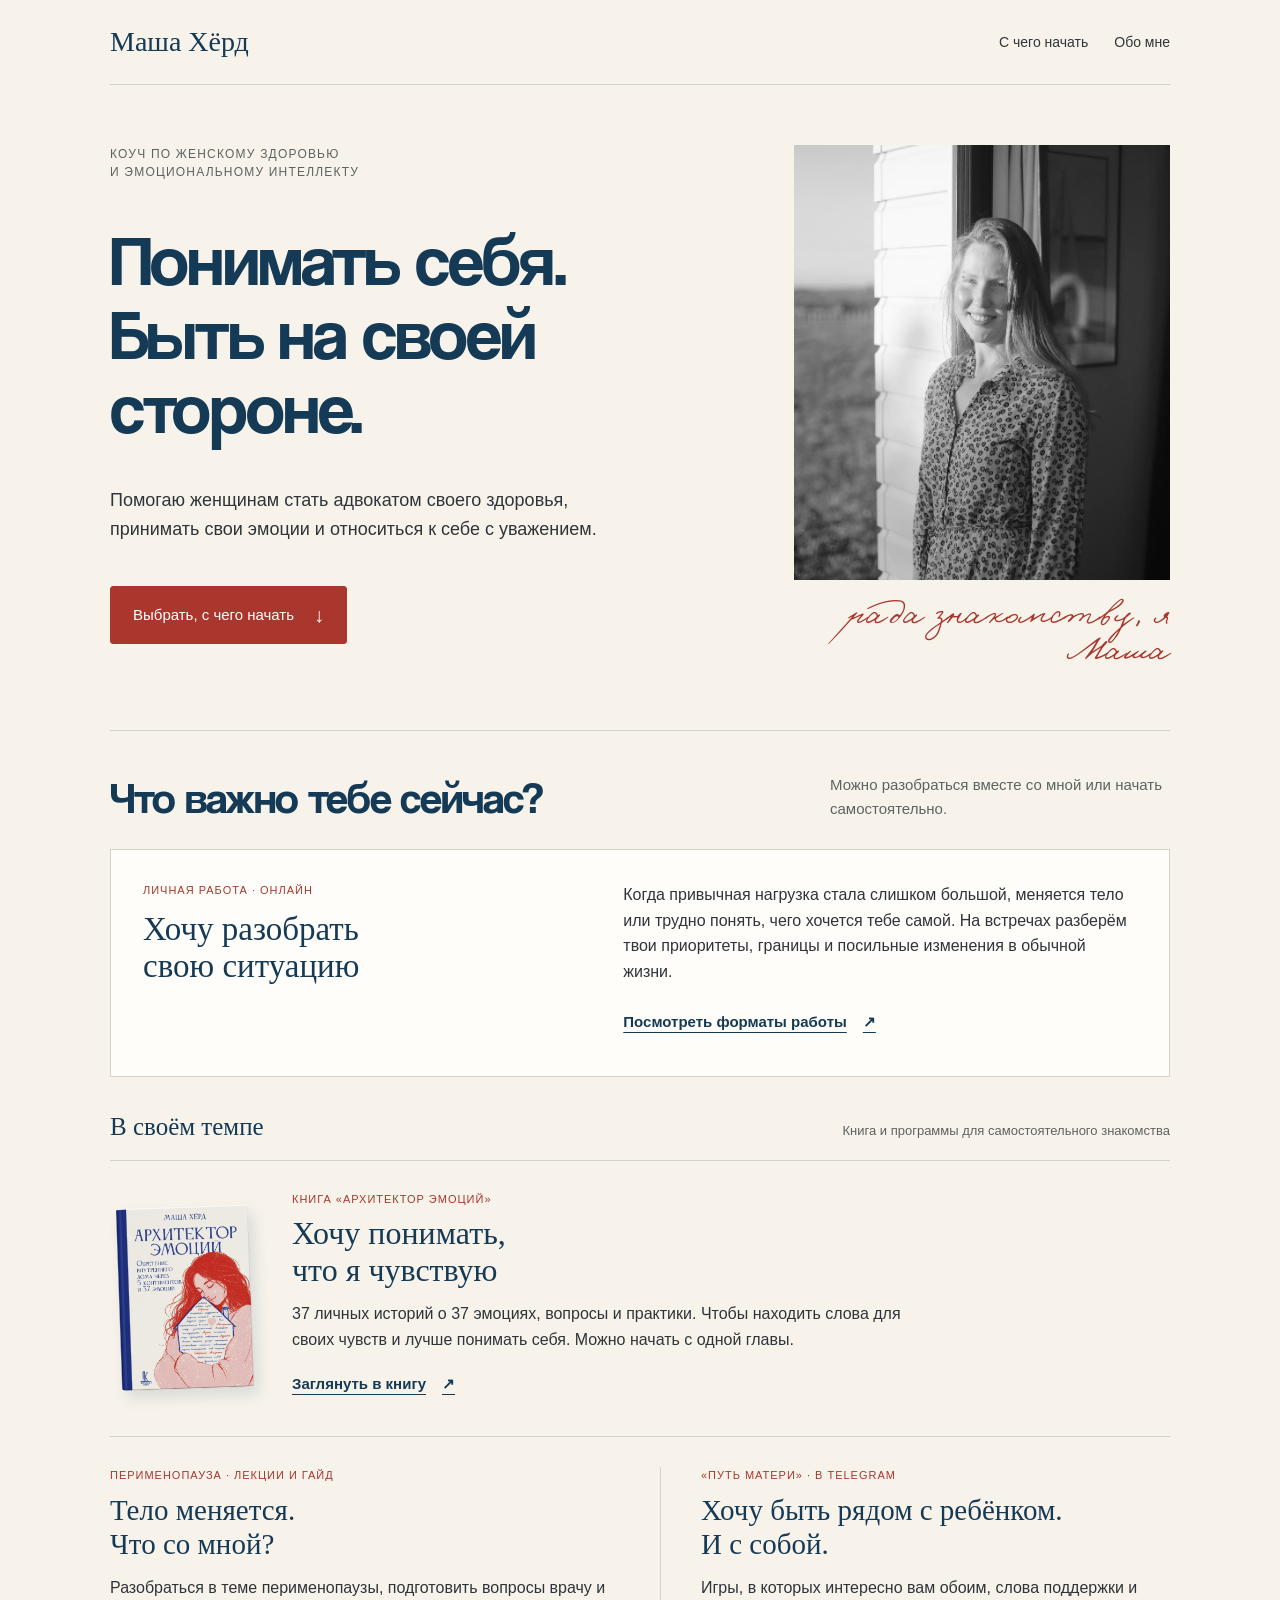
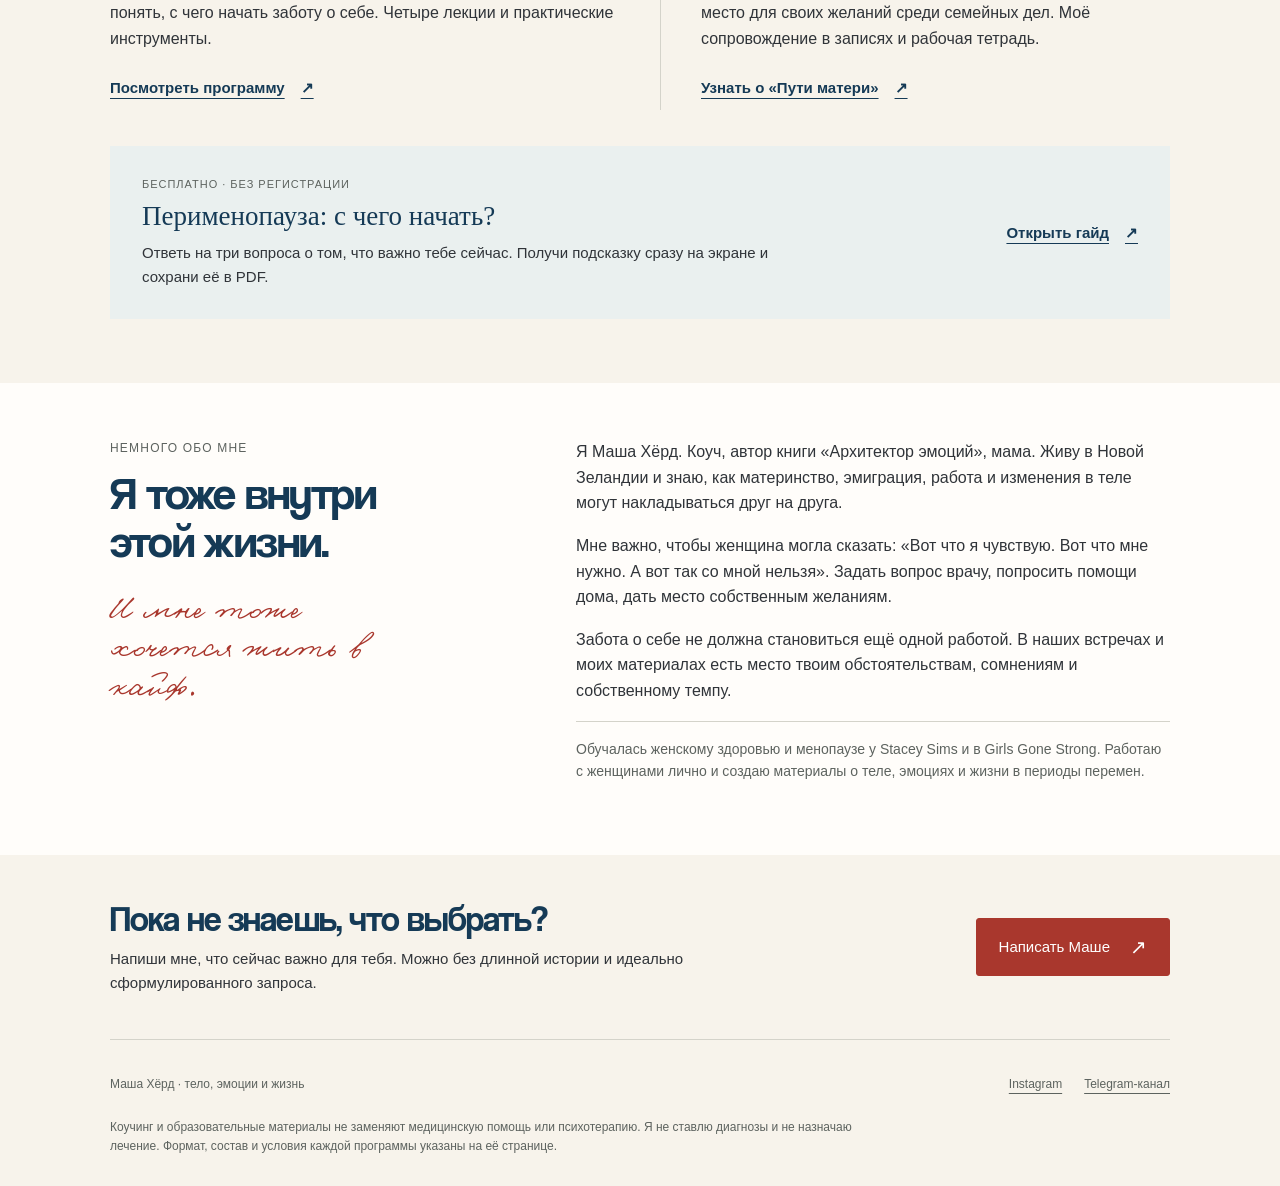
==== index.html @ a02d5a2e "Publish Masha Herd personal home and offer navigation" ====
<!doctype html>
<html lang="ru">
<head>
<meta charset="utf-8">
<meta name="viewport" content="width=device-width,initial-scale=1">
<meta name="description" content="Маша Хёрд — коуч по женскому здоровью и эмоциональному интеллекту. Личная работа, книга «Архитектор эмоций», программы и бесплатный гайд.">
<meta name="theme-color" content="#f7f3eb">
<meta property="og:type" content="website">
<meta property="og:locale" content="ru_RU">
<meta property="og:title" content="Маша Хёрд · быть на своей стороне">
<meta property="og:description" content="Понимать своё тело и эмоции, говорить о своих потребностях. Выбери, с чего начать: личная работа, книга или программы.">
<meta property="og:url" content="https://architripture.github.io/masha-herd/">
<meta property="og:image" content="https://architripture.github.io/masha-herd/assets/masha.jpg">
<link rel="canonical" href="https://architripture.github.io/masha-herd/">
<title>Маша Хёрд — личная работа, книга и программы</title>
<style>
@font-face{font-family:Coolvetica;src:url('assets/Coolvetica-Regular.ttf') format('truetype');font-display:swap}
@font-face{font-family:Gogol;src:url('assets/Gogol-Regular.ttf') format('truetype');font-display:swap}
:root{--paper:#f7f3eb;--white:#fffdfa;--ink:#153a56;--text:#303439;--muted:#5d635f;--line:#d4d3ca;--accent:#a9372d;--mist:#eaf0ef;--display:Coolvetica,Arial,sans-serif;--sans:Arial,Helvetica,sans-serif;--serif:Georgia,'Times New Roman',serif}
*{box-sizing:border-box}html{scroll-behavior:smooth;scroll-padding-top:24px}body{margin:0;background:var(--paper);color:var(--text);font:17px/1.6 var(--sans)}img{display:block;max-width:100%}a{color:inherit;text-underline-offset:5px}a:focus-visible{outline:3px solid var(--accent);outline-offset:5px}h1,h2,h3,p,figure{margin:0}h1,h2,h3{color:var(--ink);font-weight:400}h1,h2{font-family:var(--display);letter-spacing:-.025em}h3{font-family:var(--serif)}.wrap{width:min(1060px,calc(100% - 64px));margin:auto}.skip{position:absolute;left:16px;top:-100px;background:white;padding:12px;z-index:5}.skip:focus{top:12px}.top{display:flex;align-items:center;justify-content:space-between;gap:24px;padding:20px 0;border-bottom:1px solid var(--line)}.brand{font:28px/1.2 var(--serif);text-decoration:none;display:inline-flex;align-items:center;min-height:44px;color:var(--ink)}.top nav{display:flex;gap:26px}.top nav a{font-size:14px;text-decoration:none;display:inline-flex;align-items:center;min-height:44px}.top nav a:hover{text-decoration:underline}.hero{display:grid;grid-template-columns:1.4fr .85fr;grid-template-rows:auto auto auto auto;gap:20px 64px;padding:60px 0 64px;align-items:start}.eyebrow{font-size:12px;line-height:1.5;text-transform:uppercase;letter-spacing:.1em;color:var(--muted)}.hero>.eyebrow{grid-column:1;max-width:440px}.hero h1{grid-column:1;font-size:clamp(48px,5.6vw,72px);line-height:1.03}.hero h1 span{display:block}.hero .lead{grid-column:1;max-width:550px;font-size:18px}.hero .button{grid-column:1;justify-self:start}.portrait{grid-column:2;grid-row:1/5;align-self:stretch;display:flex;flex-direction:column}.portrait img{width:100%;height:100%;min-height:0;max-height:435px;object-fit:cover;object-position:50% 28%;filter:grayscale(1)}.portrait figcaption{font:36px/1 Gogol,cursive;color:var(--accent);padding:14px 0 0;text-align:right}.button{display:inline-flex;align-items:center;justify-content:center;gap:20px;min-height:50px;padding:12px 22px;background:var(--accent);color:#fff;text-decoration:none;font-size:15px;border:1px solid var(--accent);border-radius:3px;transition:background .15s}.button:hover{background:#8c2b24}.button .arrow{font-size:20px}.section-head{display:flex;justify-content:space-between;align-items:end;gap:30px;margin-bottom:28px}.section-head h2{font-size:44px;line-height:1.06}.section-head p{max-width:340px;color:var(--muted);font-size:15px}.choices{padding:42px 0 64px;border-top:1px solid var(--line)}.personal{display:grid;grid-template-columns:.9fr 1.1fr;gap:35px 60px;padding:32px;background:var(--white);border:1px solid var(--line)}.label{color:var(--accent);font-size:11px;letter-spacing:.09em;text-transform:uppercase;line-height:1.5}.personal h3{margin-top:12px;font-size:33px;line-height:1.15}.personal p{font-size:16px}.link{display:inline-flex;align-items:center;gap:16px;min-height:44px;color:var(--ink);font-weight:700;font-size:15px;text-decoration:underline;text-decoration-thickness:1px}.link:hover{color:var(--accent)}.personal .link{margin-top:16px}.self-head{display:flex;justify-content:space-between;align-items:baseline;gap:20px;margin:34px 0 16px}.self-head h3{font:25px/1.3 var(--serif)}.self-head p{font-size:13px;color:var(--muted)}.book{display:grid;grid-template-columns:150px 1fr;gap:32px;align-items:center;padding:30px 0;border-top:1px solid var(--line);border-bottom:1px solid var(--line)}.book-cover{width:132px;height:auto;margin:auto;box-shadow:5px 8px 14px #153a5620;transform:rotate(-2deg)}.book h3{font-size:32px;line-height:1.15;margin:8px 0 12px}.book p{max-width:650px;font-size:16px}.book .link{margin-top:10px}.programs{display:grid;grid-template-columns:1fr 1fr;gap:40px;margin-top:30px}.program{display:flex;flex-direction:column;align-items:start}.program+ .program{border-left:1px solid var(--line);padding-left:40px}.program h3{font-size:29px;line-height:1.17;margin:10px 0 13px}.program p{font-size:16px;margin-bottom:15px}.program .link{margin-top:auto}.free{background:var(--mist);padding:30px 32px;margin-top:36px;display:grid;grid-template-columns:1fr auto;gap:12px 32px;align-items:center}.free .label{color:var(--muted)}.free h3{font-size:27px;line-height:1.2;margin:7px 0 9px}.free p{font-size:15px;max-width:630px}.free .link{white-space:nowrap}.about{background:var(--white);padding:56px 0}.about-grid{display:grid;grid-template-columns:.8fr 1.2fr;gap:70px}.about h2{font-size:46px;line-height:1.04;margin:12px 0 24px}.note{font:35px/1.1 Gogol,cursive;color:var(--accent);max-width:290px}.about-copy p{margin-bottom:17px;font-size:16px}.credentials{padding-top:16px;border-top:1px solid var(--line);color:var(--muted);font-size:14px!important}.contact{padding:44px 0;display:flex;justify-content:space-between;align-items:center;gap:35px}.contact h2{font-size:35px;line-height:1.12;margin-bottom:9px}.contact p{font-size:15px;max-width:640px}.footer{border-top:1px solid var(--line);padding:22px 0 30px;color:var(--muted);font-size:12px}.footer-top{display:flex;align-items:center;justify-content:space-between;gap:24px}.socials{display:flex;gap:22px}.socials a{display:inline-flex;align-items:center;min-height:44px}.boundary{max-width:780px;margin-top:12px;font-size:12px;line-height:1.55}
@media(max-width:850px){.hero{gap:18px 32px;grid-template-columns:1.25fr .85fr}.hero h1{font-size:50px}.personal{gap:24px;grid-template-columns:1fr 1.2fr}.personal h3{font-size:29px}.about-grid{gap:35px}.programs{gap:24px}.program+ .program{padding-left:24px}.free{grid-template-columns:1fr}.section-head h2{font-size:38px}.contact{align-items:start}.contact .button{flex-shrink:0}}
@media(max-width:600px){.wrap{width:calc(100% - 36px)}.top{padding:12px 0;gap:10px;flex-wrap:wrap}.brand{font-size:24px}.top nav{gap:17px}.top nav a{font-size:12px}.hero{grid-template-columns:minmax(0,1fr) 105px;gap:19px 17px;padding:28px 0 34px}.hero>.eyebrow{grid-column:1/-1;font-size:10px;max-width:320px}.hero h1{grid-row:2;font-size:clamp(30px,7.6vw,44px);line-height:1.06;align-self:center}.portrait{grid-column:2;grid-row:2;align-self:center}.portrait img{height:144px;max-height:none;object-position:50% 26%}.portrait figcaption{display:none}.hero .lead{grid-column:1/-1;font-size:16px}.hero .button{grid-column:1/-1;width:100%}.section-head{display:block;margin-bottom:22px}.section-head h2{font-size:35px}.section-head p{margin-top:10px;font-size:14px}.choices{padding:30px 0 38px}.personal{grid-template-columns:1fr;gap:16px;padding:24px 21px}.personal h3{font-size:29px}.personal .link{margin-top:12px}.self-head{display:block;margin-top:28px}.self-head h3{font-size:24px}.self-head p{margin-top:5px}.book{grid-template-columns:77px minmax(0,1fr);gap:18px;padding:25px 0;align-items:start}.book-cover{width:72px;margin-top:6px}.book h3{font-size:27px}.book p{font-size:15px}.book .link{font-size:14px}.programs{grid-template-columns:1fr;gap:26px;margin-top:26px}.program+ .program{border-left:0;padding-left:0;border-top:1px solid var(--line);padding-top:26px}.program h3{font-size:29px;max-width:330px}.program p{font-size:15px;margin-bottom:6px}.free{padding:23px 21px;margin-top:28px;gap:9px}.free h3{font-size:25px}.about{padding:34px 0}.about-grid{grid-template-columns:1fr;gap:25px}.about h2{font-size:37px;margin-bottom:14px}.note{font-size:32px;max-width:none}.about-copy p{font-size:15px}.contact{display:block;padding:32px 0}.contact h2{font-size:31px}.contact .button{margin-top:21px;width:100%}.footer-top{display:block}.socials{margin-top:8px}.boundary{font-size:11px}}
@media(prefers-reduced-motion:reduce){html{scroll-behavior:auto}.button{transition:none}}
</style>
</head>
<body>
<a class="skip" href="#choice">Перейти к выбору</a>
<div class="wrap"><header class="top"><a class="brand" href="#top">Маша Хёрд</a><nav aria-label="Навигация"><a href="#choice">С чего начать</a><a href="#about">Обо мне</a></nav></header></div>
<main id="top">
<div class="wrap"><section class="hero" aria-labelledby="hero-title">
<p class="eyebrow">Коуч по женскому здоровью<br>и эмоциональному интеллекту</p>
<h1 id="hero-title"><span>Понимать себя.</span><span>Быть на своей</span><span>стороне.</span></h1>
<p class="lead">Помогаю женщинам стать адвокатом своего здоровья, принимать свои эмоции и относиться к себе с уважением.</p>
<a class="button" href="#choice">Выбрать, с чего начать <span class="arrow" aria-hidden="true">↓</span></a>
<figure class="portrait"><img src="assets/masha.jpg" alt="Маша Хёрд" width="853" height="1280" fetchpriority="high"><figcaption>рада знакомству, я Маша</figcaption></figure>
</section>
<section class="choices" id="choice" aria-labelledby="choice-title">
<div class="section-head"><h2 id="choice-title">Что важно тебе сейчас?</h2><p>Можно разобраться вместе со мной или начать самостоятельно.</p></div>
<article class="personal" id="personal"><div><div class="label">Личная работа · онлайн</div><h3>Хочу разобрать<br>свою ситуацию</h3></div><div><p>Когда привычная нагрузка стала слишком большой, меняется тело или трудно понять, чего хочется тебе самой. На встречах разберём твои приоритеты, границы и посильные изменения в обычной жизни.</p><a class="link" href="https://architripture.github.io/perimenopause/personal/">Посмотреть форматы работы <span aria-hidden="true">↗</span></a></div></article>
<div class="self-head"><h3>В своём темпе</h3><p>Книга и программы для самостоятельного знакомства</p></div>
<article class="book" id="book"><img class="book-cover" src="assets/book.jpg" alt="Обложка книги «Архитектор эмоций»" width="909" height="1255" loading="lazy"><div><div class="label">Книга «Архитектор эмоций»</div><h3>Хочу понимать,<br>что я чувствую</h3><p>37 личных историй о 37 эмоциях, вопросы и практики. Чтобы находить слова для своих чувств и лучше понимать себя. Можно начать с одной главы.</p><a class="link" href="https://architripture.github.io/architect-emotions-book/">Заглянуть в книгу <span aria-hidden="true">↗</span></a></div></article>
<div class="programs" id="programs">
<article class="program"><div class="label">Перименопауза · лекции и гайд</div><h3>Тело меняется.<br>Что со мной?</h3><p>Разобраться в теме перименопаузы, подготовить вопросы врачу и понять, с чего начать заботу о себе. Четыре лекции и практические инструменты.</p><a class="link" href="https://architripture.github.io/perimenopause/">Посмотреть программу <span aria-hidden="true">↗</span></a></article>
<article class="program"><div class="label">«Путь матери» · в Telegram</div><h3>Хочу быть рядом с ребёнком.<br>И с собой.</h3><p>Игры, в которых интересно вам обоим, слова поддержки и место для своих желаний среди семейных дел. Моё сопровождение в записях и рабочая тетрадь.</p><a class="link" href="https://architripture.github.io/mother-way/">Узнать о «Пути матери» <span aria-hidden="true">↗</span></a></article>
</div>
<aside class="free"><div><div class="label">Бесплатно · без регистрации</div><h3>Перименопауза: с чего начать?</h3><p>Ответь на три вопроса о том, что важно тебе сейчас. Получи подсказку сразу на экране и сохрани её в PDF.</p></div><a class="link" href="https://architripture.github.io/perimenopause/guide/">Открыть гайд <span aria-hidden="true">↗</span></a></aside>
</section></div>
<section class="about" id="about" aria-labelledby="about-title"><div class="wrap about-grid"><div><p class="eyebrow">Немного обо мне</p><h2 id="about-title">Я тоже внутри<br>этой жизни.</h2><p class="note">И мне тоже хочется жить в кайф.</p></div><div class="about-copy"><p>Я Маша Хёрд. Коуч, автор книги «Архитектор эмоций», мама. Живу в Новой Зеландии и знаю, как материнство, эмиграция, работа и изменения в теле могут накладываться друг на друга.</p><p>Мне важно, чтобы женщина могла сказать: «Вот что я чувствую. Вот что мне нужно. А вот так со мной нельзя». Задать вопрос врачу, попросить помощи дома, дать место собственным желаниям.</p><p>Забота о себе не должна становиться ещё одной работой. В наших встречах и моих материалах есть место твоим обстоятельствам, сомнениям и собственному темпу.</p><p class="credentials">Обучалась женскому здоровью и менопаузе у Stacey Sims и в Girls Gone Strong. Работаю с женщинами лично и создаю материалы о теле, эмоциях и жизни в периоды перемен.</p></div></div></section>
<div class="wrap"><section class="contact" aria-labelledby="contact-title"><div><h2 id="contact-title">Пока не знаешь, что выбрать?</h2><p>Напиши мне, что сейчас важно для тебя. Можно без длинной истории и идеально сформулированного запроса.</p></div><a class="button" href="https://t.me/mari_zaychik">Написать Маше <span class="arrow" aria-hidden="true">↗</span></a></section>
<footer class="footer"><div class="footer-top"><span>Маша Хёрд · тело, эмоции и жизнь</span><div class="socials"><a href="https://www.instagram.com/masha_herd/">Instagram</a><a href="https://t.me/rhythm_of_women">Telegram-канал</a></div></div><p class="boundary">Коучинг и образовательные материалы не заменяют медицинскую помощь или психотерапию. Я не ставлю диагнозы и не назначаю лечение. Формат, состав и условия каждой программы указаны на её странице.</p></footer></div>
</main>
</body>
</html>
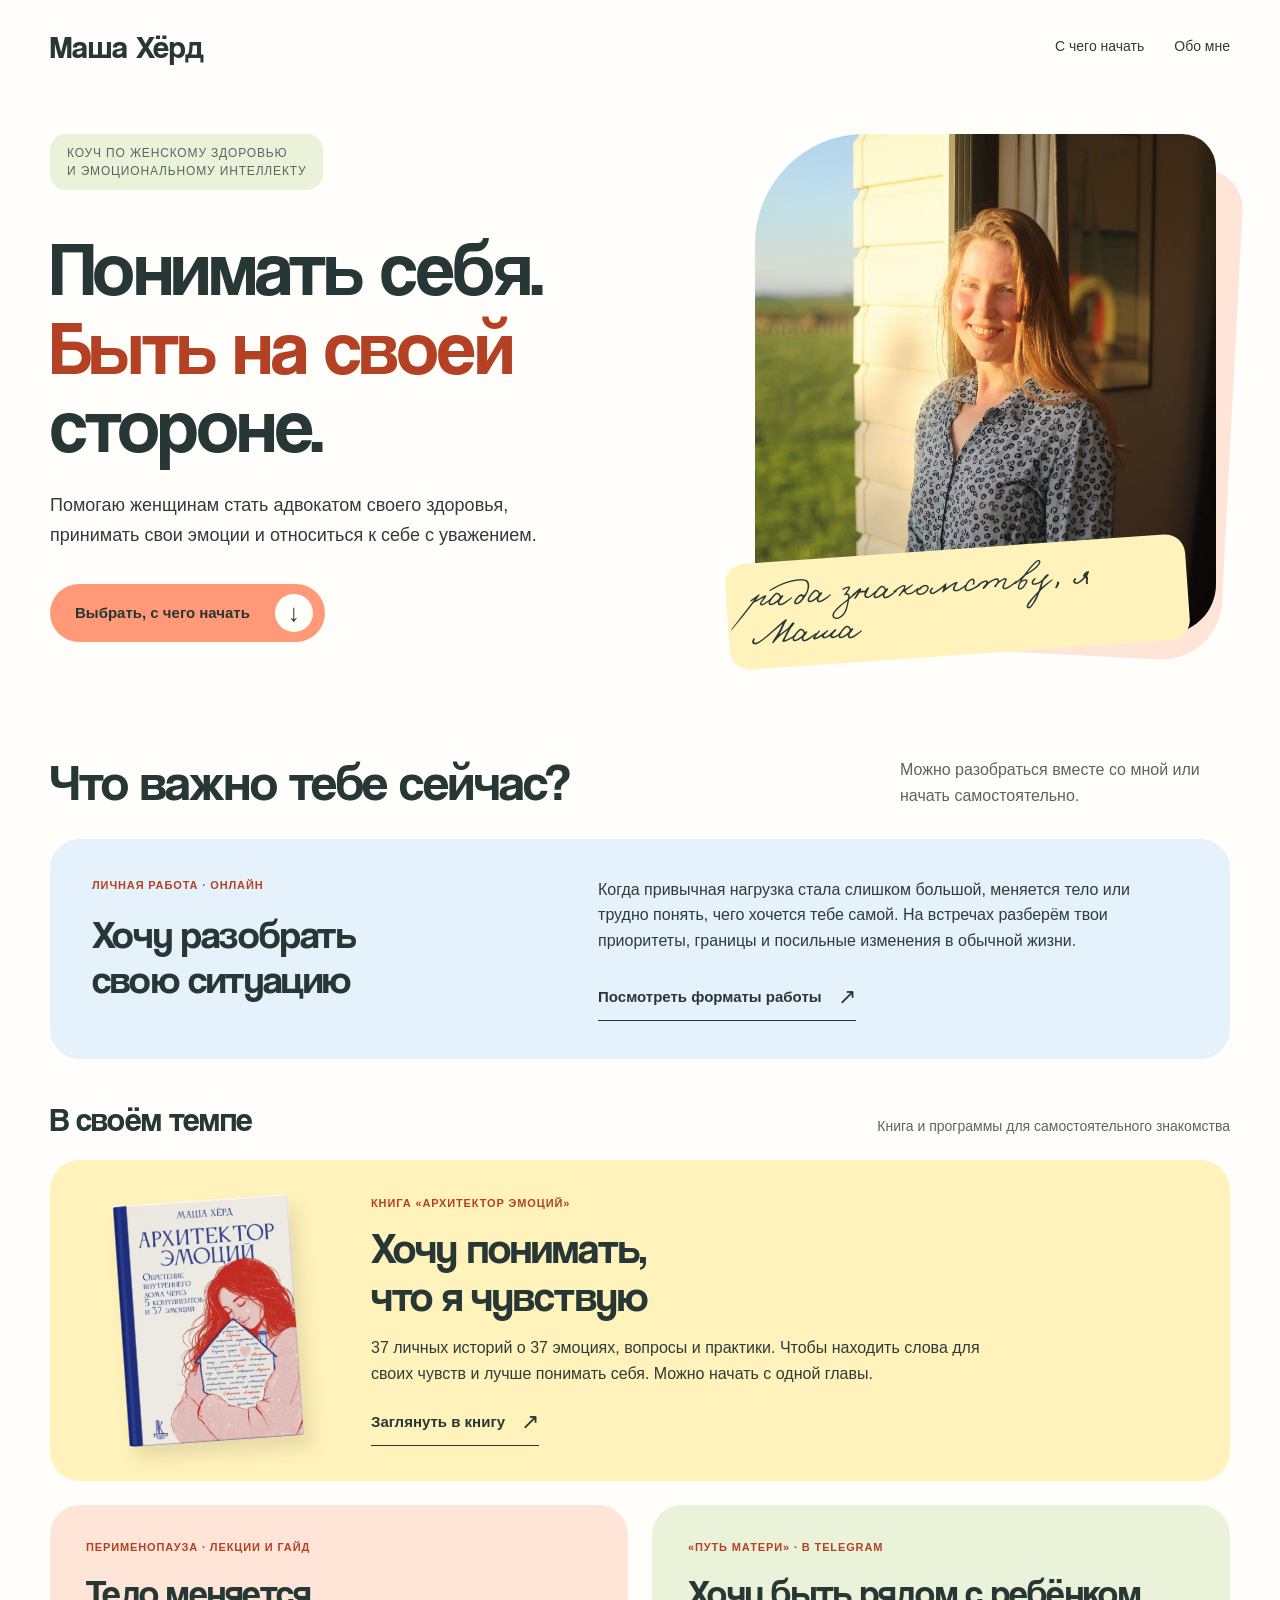
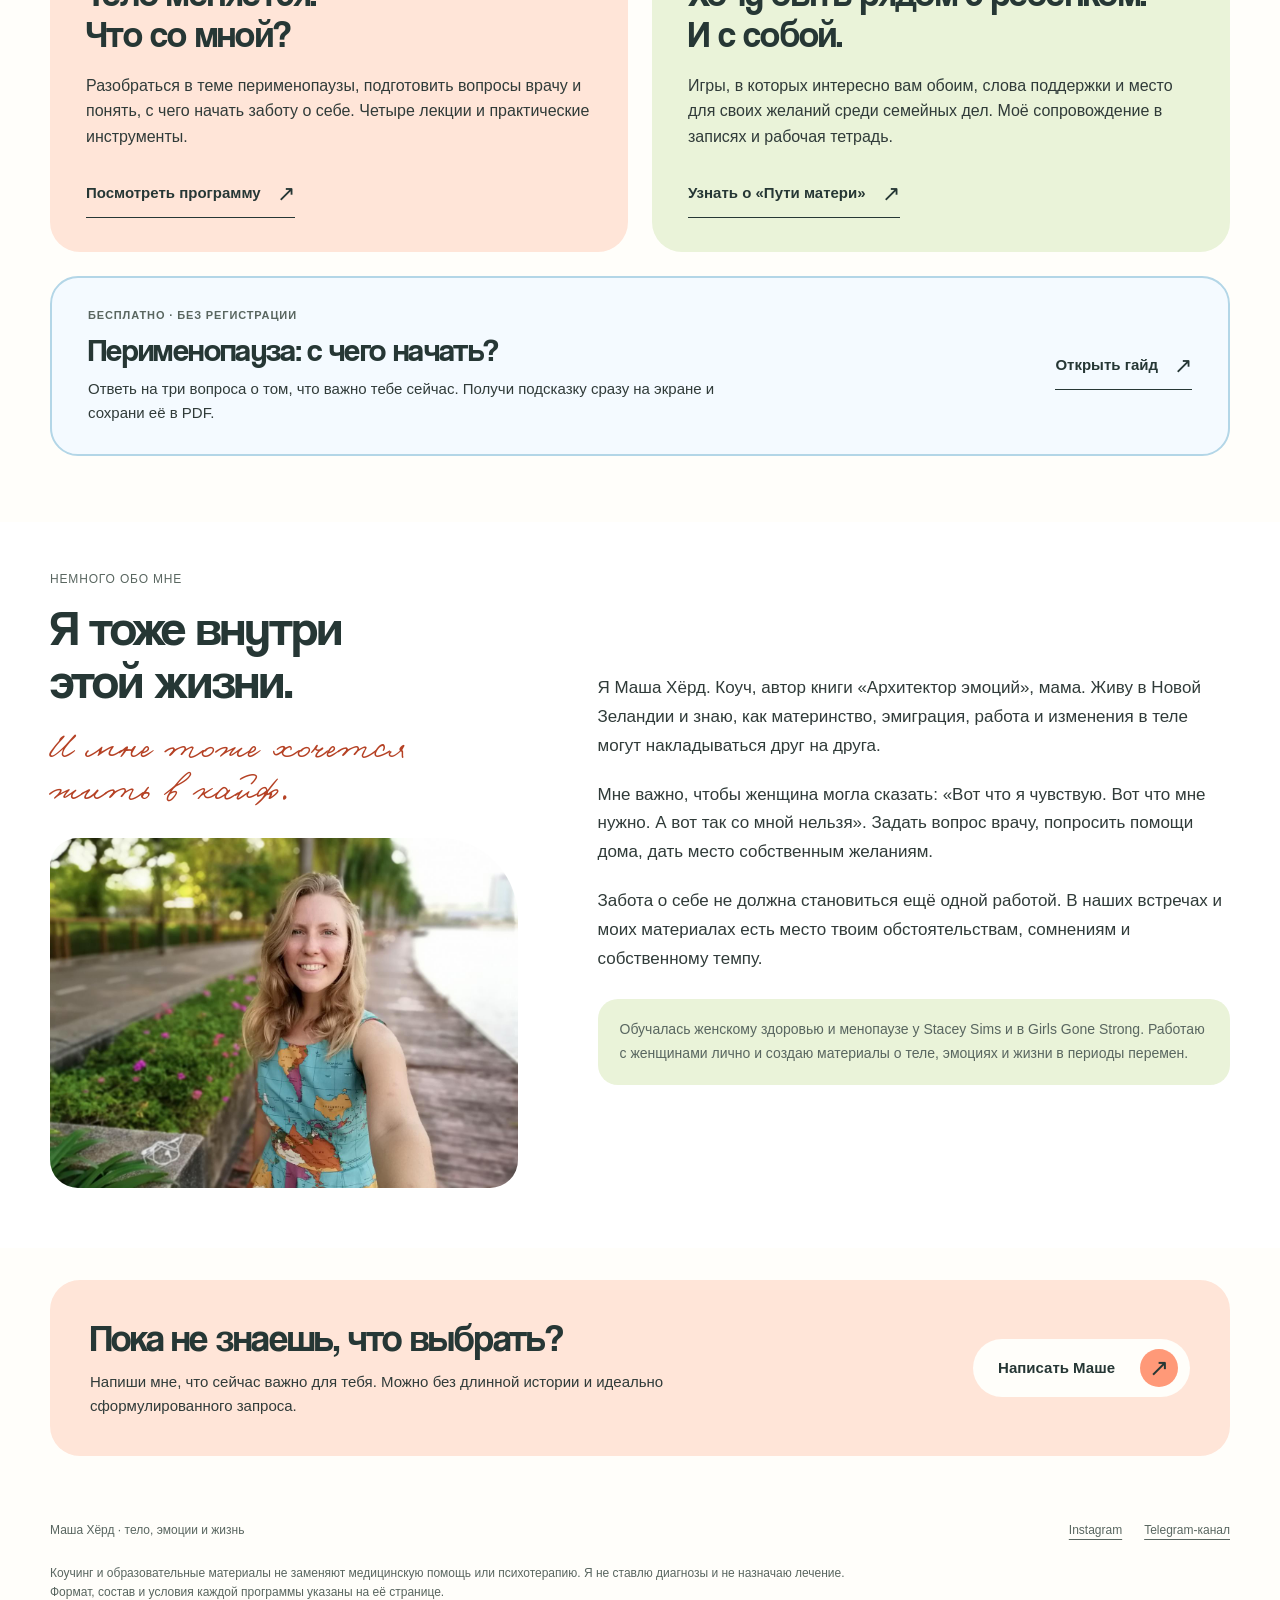
==== commit d2d22f8f: "Refresh home with color portraits and bright personal design" ====
--- a/index.html
+++ b/index.html
@@ -4,7 +4,7 @@
 <meta charset="utf-8">
 <meta name="viewport" content="width=device-width,initial-scale=1">
 <meta name="description" content="Маша Хёрд — коуч по женскому здоровью и эмоциональному интеллекту. Личная работа, книга «Архитектор эмоций», программы и бесплатный гайд.">
-<meta name="theme-color" content="#f7f3eb">
+<meta name="theme-color" content="#fffefa">
 <meta property="og:type" content="website">
 <meta property="og:locale" content="ru_RU">
 <meta property="og:title" content="Маша Хёрд · быть на своей стороне">
@@ -16,10 +16,15 @@
 <style>
 @font-face{font-family:Coolvetica;src:url('assets/Coolvetica-Regular.ttf') format('truetype');font-display:swap}
 @font-face{font-family:Gogol;src:url('assets/Gogol-Regular.ttf') format('truetype');font-display:swap}
-:root{--paper:#f7f3eb;--white:#fffdfa;--ink:#153a56;--text:#303439;--muted:#5d635f;--line:#d4d3ca;--accent:#a9372d;--mist:#eaf0ef;--display:Coolvetica,Arial,sans-serif;--sans:Arial,Helvetica,sans-serif;--serif:Georgia,'Times New Roman',serif}
-*{box-sizing:border-box}html{scroll-behavior:smooth;scroll-padding-top:24px}body{margin:0;background:var(--paper);color:var(--text);font:17px/1.6 var(--sans)}img{display:block;max-width:100%}a{color:inherit;text-underline-offset:5px}a:focus-visible{outline:3px solid var(--accent);outline-offset:5px}h1,h2,h3,p,figure{margin:0}h1,h2,h3{color:var(--ink);font-weight:400}h1,h2{font-family:var(--display);letter-spacing:-.025em}h3{font-family:var(--serif)}.wrap{width:min(1060px,calc(100% - 64px));margin:auto}.skip{position:absolute;left:16px;top:-100px;background:white;padding:12px;z-index:5}.skip:focus{top:12px}.top{display:flex;align-items:center;justify-content:space-between;gap:24px;padding:20px 0;border-bottom:1px solid var(--line)}.brand{font:28px/1.2 var(--serif);text-decoration:none;display:inline-flex;align-items:center;min-height:44px;color:var(--ink)}.top nav{display:flex;gap:26px}.top nav a{font-size:14px;text-decoration:none;display:inline-flex;align-items:center;min-height:44px}.top nav a:hover{text-decoration:underline}.hero{display:grid;grid-template-columns:1.4fr .85fr;grid-template-rows:auto auto auto auto;gap:20px 64px;padding:60px 0 64px;align-items:start}.eyebrow{font-size:12px;line-height:1.5;text-transform:uppercase;letter-spacing:.1em;color:var(--muted)}.hero>.eyebrow{grid-column:1;max-width:440px}.hero h1{grid-column:1;font-size:clamp(48px,5.6vw,72px);line-height:1.03}.hero h1 span{display:block}.hero .lead{grid-column:1;max-width:550px;font-size:18px}.hero .button{grid-column:1;justify-self:start}.portrait{grid-column:2;grid-row:1/5;align-self:stretch;display:flex;flex-direction:column}.portrait img{width:100%;height:100%;min-height:0;max-height:435px;object-fit:cover;object-position:50% 28%;filter:grayscale(1)}.portrait figcaption{font:36px/1 Gogol,cursive;color:var(--accent);padding:14px 0 0;text-align:right}.button{display:inline-flex;align-items:center;justify-content:center;gap:20px;min-height:50px;padding:12px 22px;background:var(--accent);color:#fff;text-decoration:none;font-size:15px;border:1px solid var(--accent);border-radius:3px;transition:background .15s}.button:hover{background:#8c2b24}.button .arrow{font-size:20px}.section-head{display:flex;justify-content:space-between;align-items:end;gap:30px;margin-bottom:28px}.section-head h2{font-size:44px;line-height:1.06}.section-head p{max-width:340px;color:var(--muted);font-size:15px}.choices{padding:42px 0 64px;border-top:1px solid var(--line)}.personal{display:grid;grid-template-columns:.9fr 1.1fr;gap:35px 60px;padding:32px;background:var(--white);border:1px solid var(--line)}.label{color:var(--accent);font-size:11px;letter-spacing:.09em;text-transform:uppercase;line-height:1.5}.personal h3{margin-top:12px;font-size:33px;line-height:1.15}.personal p{font-size:16px}.link{display:inline-flex;align-items:center;gap:16px;min-height:44px;color:var(--ink);font-weight:700;font-size:15px;text-decoration:underline;text-decoration-thickness:1px}.link:hover{color:var(--accent)}.personal .link{margin-top:16px}.self-head{display:flex;justify-content:space-between;align-items:baseline;gap:20px;margin:34px 0 16px}.self-head h3{font:25px/1.3 var(--serif)}.self-head p{font-size:13px;color:var(--muted)}.book{display:grid;grid-template-columns:150px 1fr;gap:32px;align-items:center;padding:30px 0;border-top:1px solid var(--line);border-bottom:1px solid var(--line)}.book-cover{width:132px;height:auto;margin:auto;box-shadow:5px 8px 14px #153a5620;transform:rotate(-2deg)}.book h3{font-size:32px;line-height:1.15;margin:8px 0 12px}.book p{max-width:650px;font-size:16px}.book .link{margin-top:10px}.programs{display:grid;grid-template-columns:1fr 1fr;gap:40px;margin-top:30px}.program{display:flex;flex-direction:column;align-items:start}.program+ .program{border-left:1px solid var(--line);padding-left:40px}.program h3{font-size:29px;line-height:1.17;margin:10px 0 13px}.program p{font-size:16px;margin-bottom:15px}.program .link{margin-top:auto}.free{background:var(--mist);padding:30px 32px;margin-top:36px;display:grid;grid-template-columns:1fr auto;gap:12px 32px;align-items:center}.free .label{color:var(--muted)}.free h3{font-size:27px;line-height:1.2;margin:7px 0 9px}.free p{font-size:15px;max-width:630px}.free .link{white-space:nowrap}.about{background:var(--white);padding:56px 0}.about-grid{display:grid;grid-template-columns:.8fr 1.2fr;gap:70px}.about h2{font-size:46px;line-height:1.04;margin:12px 0 24px}.note{font:35px/1.1 Gogol,cursive;color:var(--accent);max-width:290px}.about-copy p{margin-bottom:17px;font-size:16px}.credentials{padding-top:16px;border-top:1px solid var(--line);color:var(--muted);font-size:14px!important}.contact{padding:44px 0;display:flex;justify-content:space-between;align-items:center;gap:35px}.contact h2{font-size:35px;line-height:1.12;margin-bottom:9px}.contact p{font-size:15px;max-width:640px}.footer{border-top:1px solid var(--line);padding:22px 0 30px;color:var(--muted);font-size:12px}.footer-top{display:flex;align-items:center;justify-content:space-between;gap:24px}.socials{display:flex;gap:22px}.socials a{display:inline-flex;align-items:center;min-height:44px}.boundary{max-width:780px;margin-top:12px;font-size:12px;line-height:1.55}
-@media(max-width:850px){.hero{gap:18px 32px;grid-template-columns:1.25fr .85fr}.hero h1{font-size:50px}.personal{gap:24px;grid-template-columns:1fr 1.2fr}.personal h3{font-size:29px}.about-grid{gap:35px}.programs{gap:24px}.program+ .program{padding-left:24px}.free{grid-template-columns:1fr}.section-head h2{font-size:38px}.contact{align-items:start}.contact .button{flex-shrink:0}}
-@media(max-width:600px){.wrap{width:calc(100% - 36px)}.top{padding:12px 0;gap:10px;flex-wrap:wrap}.brand{font-size:24px}.top nav{gap:17px}.top nav a{font-size:12px}.hero{grid-template-columns:minmax(0,1fr) 105px;gap:19px 17px;padding:28px 0 34px}.hero>.eyebrow{grid-column:1/-1;font-size:10px;max-width:320px}.hero h1{grid-row:2;font-size:clamp(30px,7.6vw,44px);line-height:1.06;align-self:center}.portrait{grid-column:2;grid-row:2;align-self:center}.portrait img{height:144px;max-height:none;object-position:50% 26%}.portrait figcaption{display:none}.hero .lead{grid-column:1/-1;font-size:16px}.hero .button{grid-column:1/-1;width:100%}.section-head{display:block;margin-bottom:22px}.section-head h2{font-size:35px}.section-head p{margin-top:10px;font-size:14px}.choices{padding:30px 0 38px}.personal{grid-template-columns:1fr;gap:16px;padding:24px 21px}.personal h3{font-size:29px}.personal .link{margin-top:12px}.self-head{display:block;margin-top:28px}.self-head h3{font-size:24px}.self-head p{margin-top:5px}.book{grid-template-columns:77px minmax(0,1fr);gap:18px;padding:25px 0;align-items:start}.book-cover{width:72px;margin-top:6px}.book h3{font-size:27px}.book p{font-size:15px}.book .link{font-size:14px}.programs{grid-template-columns:1fr;gap:26px;margin-top:26px}.program+ .program{border-left:0;padding-left:0;border-top:1px solid var(--line);padding-top:26px}.program h3{font-size:29px;max-width:330px}.program p{font-size:15px;margin-bottom:6px}.free{padding:23px 21px;margin-top:28px;gap:9px}.free h3{font-size:25px}.about{padding:34px 0}.about-grid{grid-template-columns:1fr;gap:25px}.about h2{font-size:37px;margin-bottom:14px}.note{font-size:32px;max-width:none}.about-copy p{font-size:15px}.contact{display:block;padding:32px 0}.contact h2{font-size:31px}.contact .button{margin-top:21px;width:100%}.footer-top{display:block}.socials{margin-top:8px}.boundary{font-size:11px}}
+:root{--paper:#fffefa;--ink:#263735;--text:#303b39;--muted:#596660;--accent:#b54124;--coral:#ff9978;--peach:#ffe5d8;--blue:#e5f2fb;--yellow:#fff3bb;--mint:#eaf3d9;--line:#d6ded7;--display:Coolvetica,Arial,sans-serif;--sans:Arial,Helvetica,sans-serif}
+*{box-sizing:border-box}html{scroll-behavior:smooth;scroll-padding-top:24px}body{margin:0;background:var(--paper);color:var(--text);font:17px/1.6 var(--sans)}img{display:block;max-width:100%;height:auto}a{color:inherit;text-underline-offset:5px}a:focus-visible{outline:3px solid var(--accent);outline-offset:5px}h1,h2,h3,p,figure{margin:0}h1,h2,h3{color:var(--ink);font-family:var(--display);font-weight:400;letter-spacing:-.02em}h1,h2{line-height:1.05}h3{line-height:1.12}.wrap{width:min(1180px,calc(100% - 64px));margin:auto}.skip{position:absolute;left:16px;top:-100px;background:white;padding:12px;z-index:5}.skip:focus{top:12px}.top{display:flex;align-items:center;justify-content:space-between;gap:24px;padding:24px 0}.brand{font:32px/1.2 var(--display);text-decoration:none;display:inline-flex;align-items:center;min-height:44px;color:var(--ink)}.top nav{display:flex;gap:30px}.top nav a{font-size:14px;text-decoration:none;display:inline-flex;align-items:center;min-height:44px}.top nav a:hover{text-decoration:underline}
+.hero{position:relative;display:grid;grid-template-columns:minmax(0,1.3fr) minmax(0,.95fr);grid-template-rows:auto auto auto auto;gap:23px 55px;padding:42px 0 64px;align-items:start}.eyebrow{font-size:12px;line-height:1.5;text-transform:uppercase;letter-spacing:.07em;color:var(--muted)}.hero>.eyebrow{grid-column:1;max-width:500px;padding:10px 17px;background:var(--mint);border-radius:16px;justify-self:start}.hero h1{grid-column:1;font-size:clamp(58px,6vw,82px);line-height:1.02;align-self:center;max-width:640px}.hero h1 span{display:block}.hero h1 span:nth-child(2){color:var(--accent)}.hero .lead{grid-column:1;max-width:520px;font-size:18px;line-height:1.65}.hero .button{grid-column:1;justify-self:start}.portrait{position:relative;grid-column:2;grid-row:1/5;align-self:center;margin:0 14px 18px 0}.portrait:before{content:'';position:absolute;inset:5% -16px -17px 22px;background:var(--peach);border-radius:120px 40px 60px 40px;transform:rotate(3deg)}.portrait img{position:relative;width:100%;height:500px;object-fit:cover;object-position:50% 31%;border-radius:110px 34px 50px 34px;filter:none}.portrait figcaption{position:absolute;bottom:-21px;left:-28px;max-width:100%;padding:13px 24px 17px;border-radius:20px;background:var(--yellow);font:38px/1 Gogol,cursive;color:var(--ink);transform:rotate(-4deg)}
+.button{display:inline-flex;align-items:center;justify-content:space-between;gap:25px;min-height:58px;padding:10px 12px 10px 25px;background:var(--coral);color:var(--ink);text-decoration:none;font-size:15px;font-weight:700;border:0;border-radius:99px;transition:background .15s,transform .15s}.button:hover{background:#ffac90;transform:translateY(-2px)}.button .arrow{display:grid;place-items:center;flex:0 0 38px;width:38px;height:38px;background:var(--paper);border-radius:50%;font-size:24px;font-weight:400}.section-head{display:flex;justify-content:space-between;align-items:end;gap:36px;margin-bottom:30px}.section-head h2{font-size:52px;max-width:580px}.section-head p{max-width:330px;color:var(--muted);font-size:16px}.choices{padding:38px 0 66px}.personal{position:relative;display:grid;grid-template-columns:.85fr 1.15fr;gap:35px 70px;padding:38px 42px;background:var(--blue);border-radius:30px}.label{color:var(--accent);font-size:11px;font-weight:700;letter-spacing:.08em;text-transform:uppercase;line-height:1.6}.personal h3{margin-top:17px;font-size:40px}.personal p{font-size:16px;max-width:555px}.link{display:inline-flex;align-items:center;gap:16px;min-height:48px;color:var(--ink);font-weight:700;font-size:15px;text-decoration:none;border-bottom:1px solid currentColor}.link span{font-weight:400;font-size:22px}.link:hover{color:var(--accent)}.personal .link{margin-top:20px}.self-head{display:flex;justify-content:space-between;align-items:baseline;gap:20px;margin:42px 0 22px}.self-head h3{font-size:33px}.self-head p{font-size:14px;color:var(--muted)}
+.book{display:grid;grid-template-columns:225px minmax(0,1fr);gap:50px;align-items:center;padding:35px 46px;background:var(--yellow);border-radius:30px}.book-cover{width:175px;height:auto;margin:auto;box-shadow:7px 12px 18px #47361a21;transform:rotate(-4deg)}.book h3{font-size:43px;margin:10px 0 16px}.book p{max-width:650px;font-size:16px}.book .link{margin-top:12px}.programs{display:grid;grid-template-columns:1fr 1fr;gap:24px;margin-top:24px}.program{display:flex;flex-direction:column;align-items:start;padding:34px 36px;background:var(--peach);border-radius:30px}.program+.program{background:var(--mint)}.program h3{font-size:37px;margin:15px 0 18px}.program p{font-size:16px;margin-bottom:20px}.program .link{margin-top:auto}.free{padding:29px 36px;margin-top:24px;display:grid;grid-template-columns:1fr auto;gap:12px 38px;align-items:center;border:2px solid #b3d6e7;border-radius:28px;background:#f4faff}.free .label{color:var(--muted)}.free h3{font-size:32px;margin:8px 0 9px}.free p{font-size:15px;max-width:650px}.free .link{white-space:nowrap}
+.about{padding:48px 0 60px;background:#fff}.about-grid{display:grid;grid-template-columns:.85fr 1.15fr;gap:80px;align-items:center}.about h2{font-size:50px;margin:13px 0 20px}.note{font:38px/1.1 Gogol,cursive;color:var(--accent);margin-bottom:28px}.about-photo{width:100%;aspect-ratio:4/3;object-fit:cover;object-position:50% 50%;border-radius:28px 80px 28px 28px;filter:none}.about-copy p{margin-bottom:20px;font-size:17px;line-height:1.7}.credentials{padding:19px 22px;background:var(--mint);border-radius:20px;color:var(--muted);font-size:14px!important;margin:25px 0 0!important}.contact{padding:38px 40px;margin:32px 0;display:flex;justify-content:space-between;align-items:center;gap:35px;background:var(--peach);border-radius:30px}.contact h2{font-size:38px;margin-bottom:12px}.contact p{font-size:15px;max-width:600px}.contact .button{flex-shrink:0;background:var(--paper)}.contact .button .arrow{background:var(--coral)}.footer{padding:20px 0 30px;color:var(--muted);font-size:12px}.footer-top{display:flex;align-items:center;justify-content:space-between;gap:24px}.socials{display:flex;gap:22px}.socials a{display:inline-flex;align-items:center;min-height:44px}.boundary{max-width:800px;margin-top:12px;font-size:12px;line-height:1.6}
+@media(max-width:1000px){.hero{gap:22px 35px}.hero h1{font-size:64px}.portrait img{height:460px}.portrait figcaption{font-size:32px;left:-12px}.personal{gap:30px;padding:30px}.personal h3{font-size:35px}.book{gap:25px;grid-template-columns:180px 1fr;padding:30px}.book h3{font-size:37px}.program{padding:28px}.program h3{font-size:32px}.about-grid{gap:40px}.about h2{font-size:43px}.contact{padding:30px}.contact h2{font-size:33px}}
+@media(min-width:601px) and (max-width:800px){.hero{grid-template-columns:1.2fr 1fr;gap:18px 26px}.hero h1{font-size:52px}.hero .lead{font-size:16px}.portrait img{height:395px}.portrait figcaption{font-size:27px;padding:12px 15px}.hero>.eyebrow{font-size:10px}.hero .button{font-size:13px;padding-left:17px;gap:14px}.section-head h2{font-size:42px}.section-head p{font-size:14px;max-width:240px}.free{grid-template-columns:1fr}.about-copy p{font-size:15px}.contact{display:block}.contact .button{margin-top:20px}}
+@media(max-width:600px){.wrap{width:calc(100% - 32px)}.top{padding:13px 0;gap:10px;flex-wrap:wrap}.brand{font-size:27px}.top nav{gap:16px}.top nav a{font-size:12px}.hero{grid-template-columns:1fr;gap:22px;padding:20px 0 35px}.hero>.eyebrow{grid-column:1;font-size:10px;max-width:100%;padding:9px 14px}.hero h1{grid-column:1;grid-row:2;font-size:clamp(48px,13vw,72px);max-width:100%}.hero h1 span:nth-child(2){display:inline}.hero h1 span:nth-child(3){display:inline}.portrait{grid-column:1;grid-row:3;margin:0 8px 9px 0;justify-self:center;width:calc(100% - 18px);max-width:360px}.portrait img{height:330px;border-radius:75px 24px 38px 24px;object-position:50% 28%}.portrait:before{inset:15px -12px -12px 14px;border-radius:70px 24px 38px 24px;transform:rotate(2deg)}.portrait figcaption{bottom:-17px;left:-6px;padding:10px 17px 14px;font-size:32px;border-radius:16px}.hero .lead{grid-column:1;grid-row:4;font-size:16px;margin-top:14px}.hero .button{grid-column:1;grid-row:5;width:100%;font-size:15px}.section-head{display:block;margin-bottom:24px}.section-head h2{font-size:41px}.section-head p{margin-top:12px;font-size:15px;max-width:none}.choices{padding:24px 0 35px}.personal{grid-template-columns:1fr;gap:19px;padding:26px 24px;border-radius:24px}.personal h3{font-size:35px;margin-top:12px}.personal p{font-size:15px}.personal .link{margin-top:14px;font-size:14px}.self-head{display:block;margin-top:31px;margin-bottom:20px}.self-head h3{font-size:30px}.self-head p{margin-top:7px;font-size:13px}.book{grid-template-columns:1fr;gap:27px;padding:30px 24px;border-radius:24px}.book-cover{width:140px;justify-self:center}.book h3{font-size:35px;margin-top:10px}.book p{font-size:15px}.book .link{font-size:14px}.programs{grid-template-columns:1fr;gap:18px;margin-top:18px}.program{padding:26px 24px;border-radius:24px}.program h3{font-size:34px;max-width:330px;margin:13px 0 17px}.program p{font-size:15px;margin-bottom:13px}.program .link{font-size:14px}.free{grid-template-columns:1fr;padding:24px 22px;margin-top:18px;gap:12px;border-radius:24px}.free h3{font-size:31px}.free p{font-size:14px}.free .link{justify-self:start;font-size:14px}.about{padding:34px 0}.about-grid{grid-template-columns:1fr;gap:27px}.about h2{font-size:41px;margin-bottom:17px}.note{font-size:33px;margin-bottom:23px}.about-photo{max-height:300px;border-radius:24px 65px 24px 24px}.about-copy p{font-size:15px}.credentials{padding:20px;margin-top:20px!important}.contact{display:block;padding:27px 24px;margin:20px 0;border-radius:24px}.contact h2{font-size:33px}.contact p{font-size:14px}.contact .button{margin-top:22px;width:100%}.footer-top{display:block}.socials{margin-top:8px}.boundary{font-size:11px}}
 @media(prefers-reduced-motion:reduce){html{scroll-behavior:auto}.button{transition:none}}
 </style>
 </head>
@@ -29,7 +34,7 @@
 <main id="top">
 <div class="wrap"><section class="hero" aria-labelledby="hero-title">
 <p class="eyebrow">Коуч по женскому здоровью<br>и эмоциональному интеллекту</p>
-<h1 id="hero-title"><span>Понимать себя.</span><span>Быть на своей</span><span>стороне.</span></h1>
+<h1 id="hero-title"><span>Понимать себя.</span><span>Быть на своей</span> <span>стороне.</span></h1>
 <p class="lead">Помогаю женщинам стать адвокатом своего здоровья, принимать свои эмоции и относиться к себе с уважением.</p>
 <a class="button" href="#choice">Выбрать, с чего начать <span class="arrow" aria-hidden="true">↓</span></a>
 <figure class="portrait"><img src="assets/masha.jpg" alt="Маша Хёрд" width="853" height="1280" fetchpriority="high"><figcaption>рада знакомству, я Маша</figcaption></figure>
@@ -45,7 +50,7 @@
 </div>
 <aside class="free"><div><div class="label">Бесплатно · без регистрации</div><h3>Перименопауза: с чего начать?</h3><p>Ответь на три вопроса о том, что важно тебе сейчас. Получи подсказку сразу на экране и сохрани её в PDF.</p></div><a class="link" href="https://architripture.github.io/perimenopause/guide/">Открыть гайд <span aria-hidden="true">↗</span></a></aside>
 </section></div>
-<section class="about" id="about" aria-labelledby="about-title"><div class="wrap about-grid"><div><p class="eyebrow">Немного обо мне</p><h2 id="about-title">Я тоже внутри<br>этой жизни.</h2><p class="note">И мне тоже хочется жить в кайф.</p></div><div class="about-copy"><p>Я Маша Хёрд. Коуч, автор книги «Архитектор эмоций», мама. Живу в Новой Зеландии и знаю, как материнство, эмиграция, работа и изменения в теле могут накладываться друг на друга.</p><p>Мне важно, чтобы женщина могла сказать: «Вот что я чувствую. Вот что мне нужно. А вот так со мной нельзя». Задать вопрос врачу, попросить помощи дома, дать место собственным желаниям.</p><p>Забота о себе не должна становиться ещё одной работой. В наших встречах и моих материалах есть место твоим обстоятельствам, сомнениям и собственному темпу.</p><p class="credentials">Обучалась женскому здоровью и менопаузе у Stacey Sims и в Girls Gone Strong. Работаю с женщинами лично и создаю материалы о теле, эмоциях и жизни в периоды перемен.</p></div></div></section>
+<section class="about" id="about" aria-labelledby="about-title"><div class="wrap about-grid"><div><p class="eyebrow">Немного обо мне</p><h2 id="about-title">Я тоже внутри<br>этой жизни.</h2><p class="note">И мне тоже хочется жить в кайф.</p><img class="about-photo" src="assets/masha-outdoors.jpg" alt="Маша на прогулке у воды, фото из личного архива" width="1280" height="960" loading="lazy"></div><div class="about-copy"><p>Я Маша Хёрд. Коуч, автор книги «Архитектор эмоций», мама. Живу в Новой Зеландии и знаю, как материнство, эмиграция, работа и изменения в теле могут накладываться друг на друга.</p><p>Мне важно, чтобы женщина могла сказать: «Вот что я чувствую. Вот что мне нужно. А вот так со мной нельзя». Задать вопрос врачу, попросить помощи дома, дать место собственным желаниям.</p><p>Забота о себе не должна становиться ещё одной работой. В наших встречах и моих материалах есть место твоим обстоятельствам, сомнениям и собственному темпу.</p><p class="credentials">Обучалась женскому здоровью и менопаузе у Stacey Sims и в Girls Gone Strong. Работаю с женщинами лично и создаю материалы о теле, эмоциях и жизни в периоды перемен.</p></div></div></section>
 <div class="wrap"><section class="contact" aria-labelledby="contact-title"><div><h2 id="contact-title">Пока не знаешь, что выбрать?</h2><p>Напиши мне, что сейчас важно для тебя. Можно без длинной истории и идеально сформулированного запроса.</p></div><a class="button" href="https://t.me/mari_zaychik">Написать Маше <span class="arrow" aria-hidden="true">↗</span></a></section>
 <footer class="footer"><div class="footer-top"><span>Маша Хёрд · тело, эмоции и жизнь</span><div class="socials"><a href="https://www.instagram.com/masha_herd/">Instagram</a><a href="https://t.me/rhythm_of_women">Telegram-канал</a></div></div><p class="boundary">Коучинг и образовательные материалы не заменяют медицинскую помощь или психотерапию. Я не ставлю диагнозы и не назначаю лечение. Формат, состав и условия каждой программы указаны на её странице.</p></footer></div>
 </main>
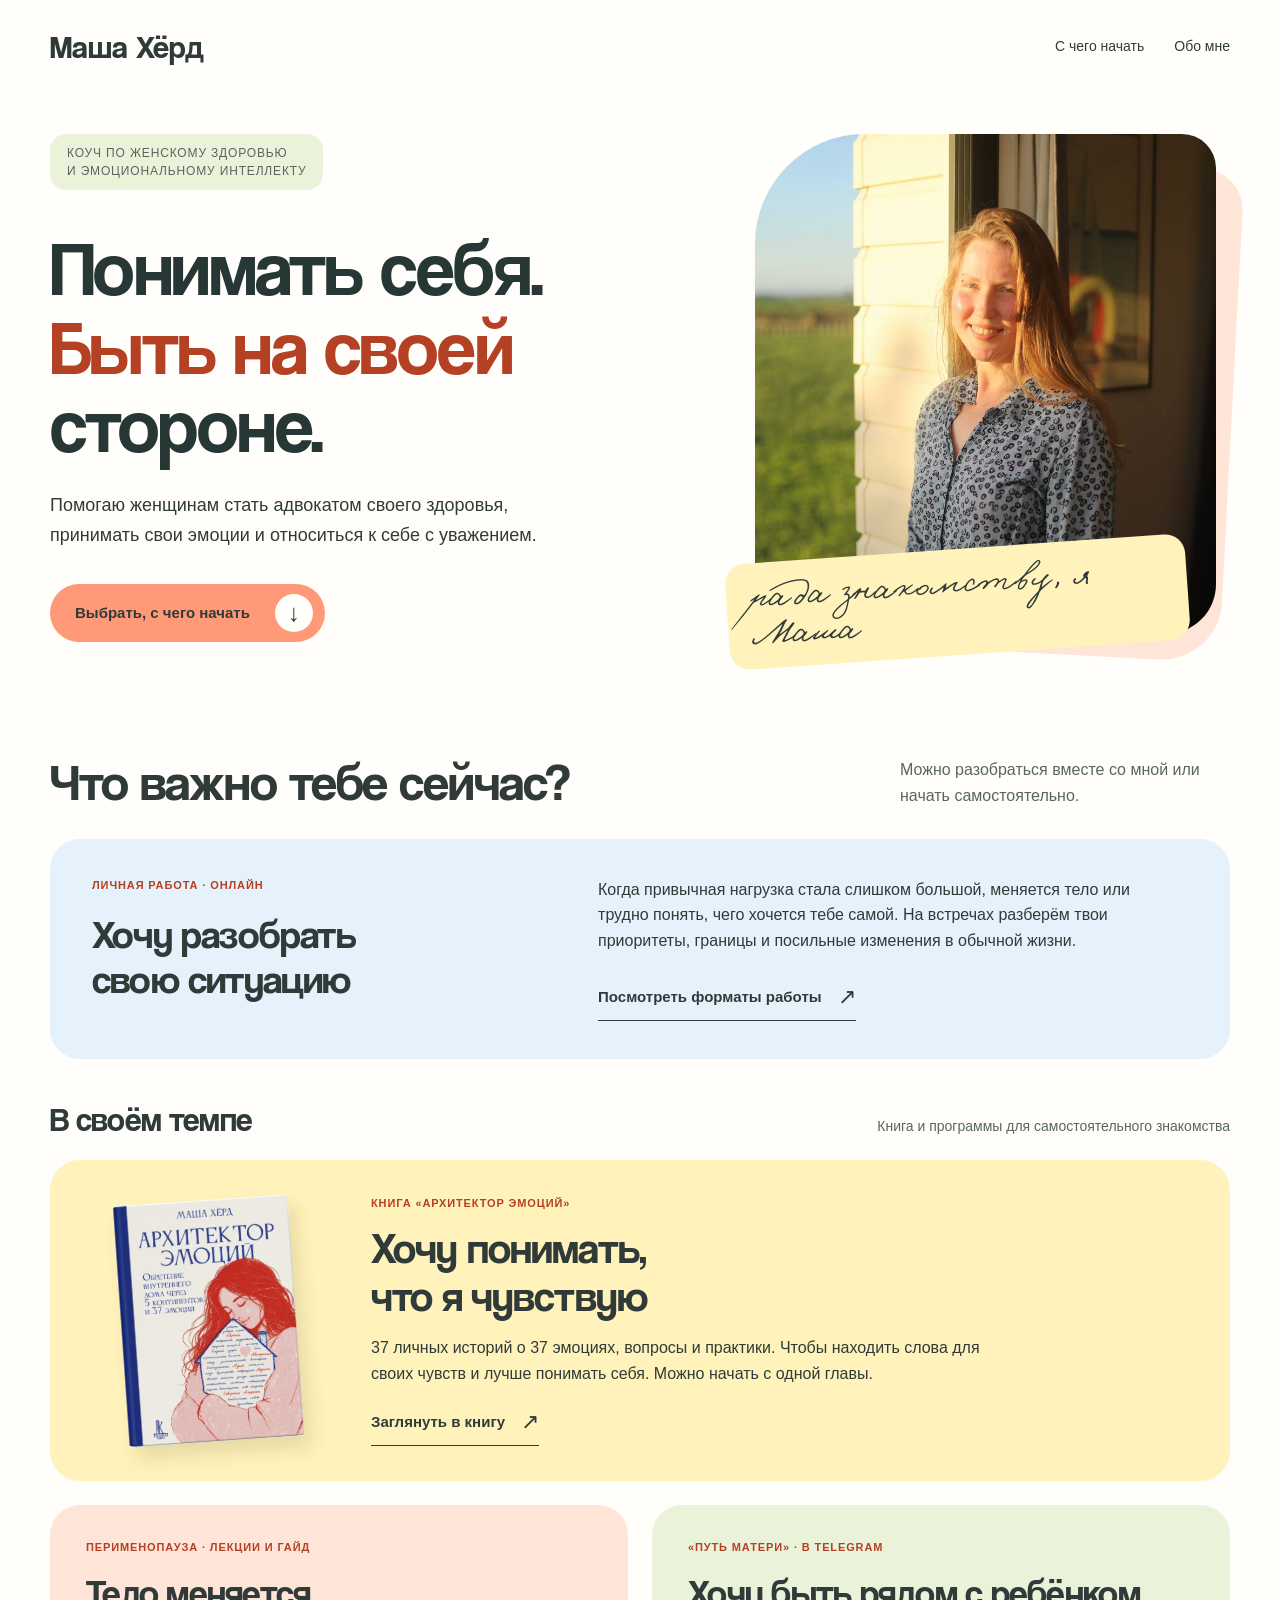
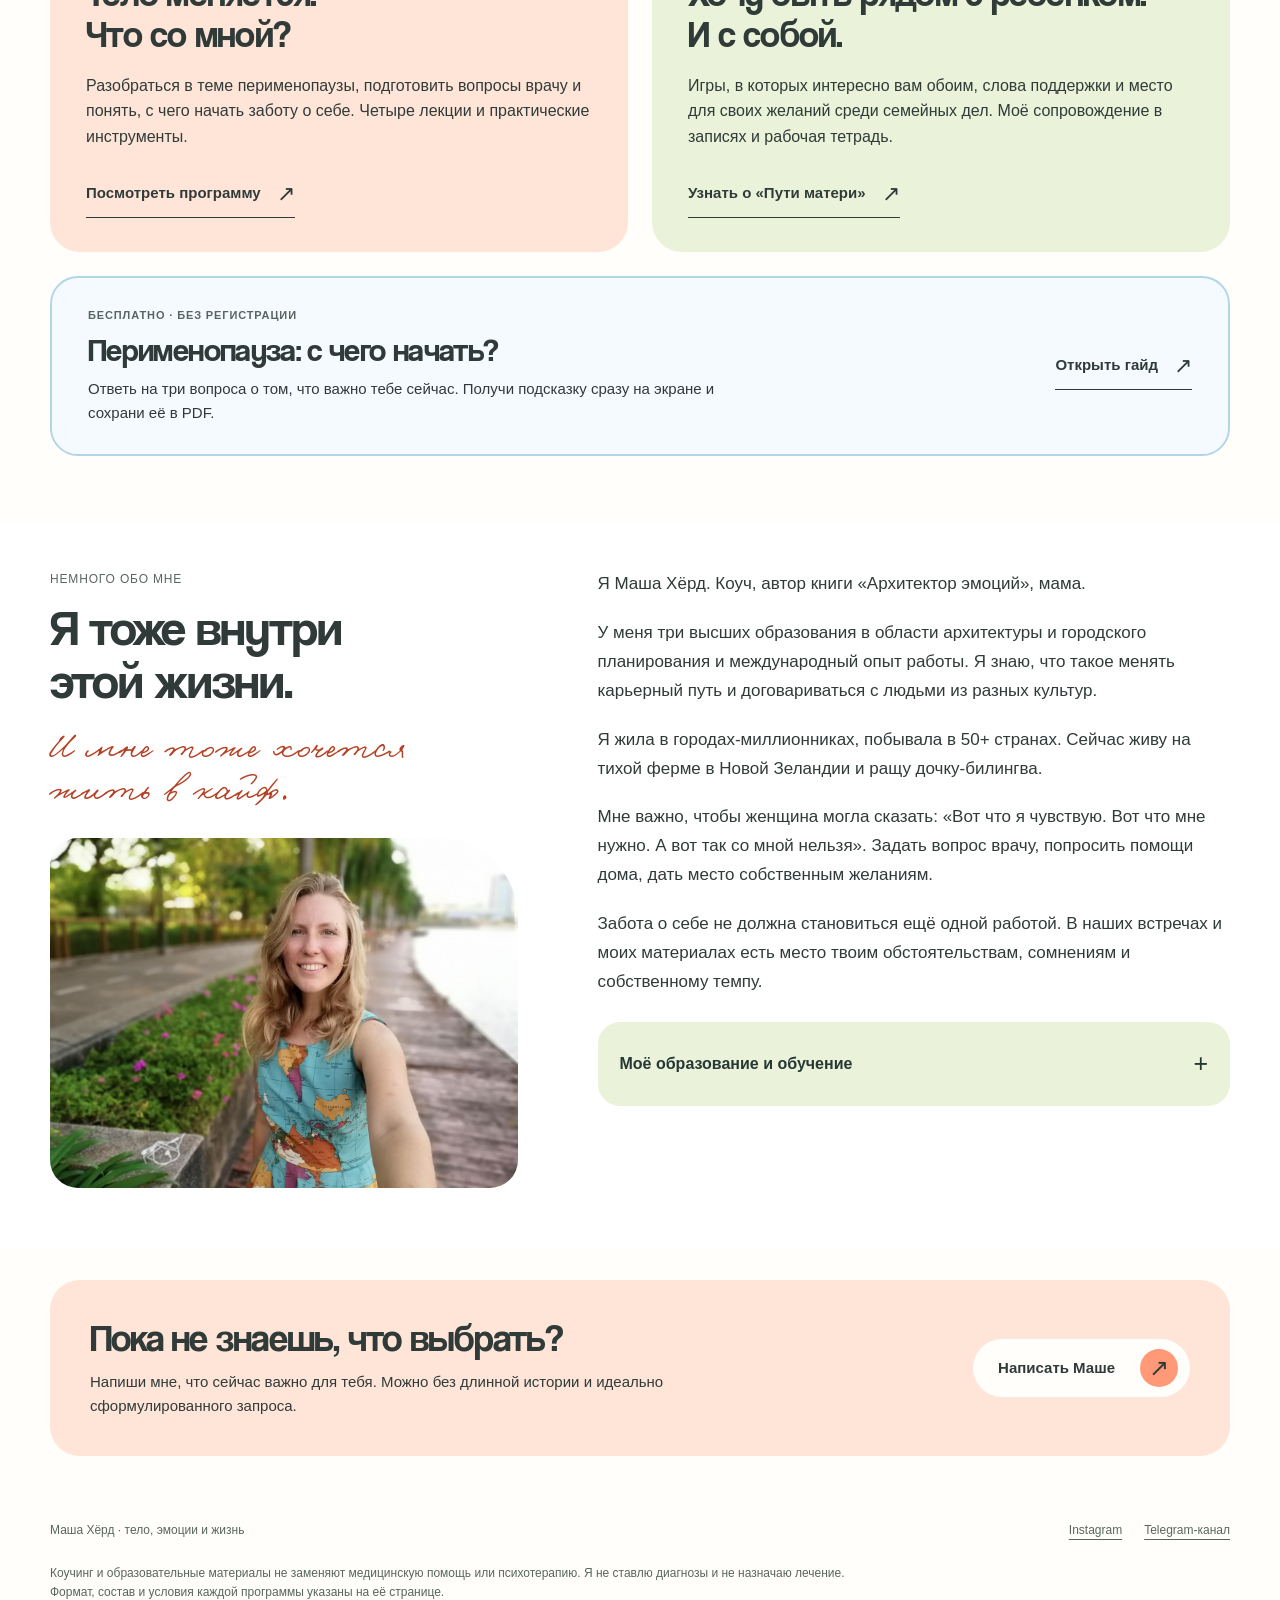
==== commit bf13a6e4: "Refresh light personal design and clarify author education" ====
--- a/index.html
+++ b/index.html
@@ -1,17 +1,18 @@
-<!doctype html>
+<!DOCTYPE html>
+
 <html lang="ru">
 <head>
-<meta charset="utf-8">
-<meta name="viewport" content="width=device-width,initial-scale=1">
-<meta name="description" content="Маша Хёрд — коуч по женскому здоровью и эмоциональному интеллекту. Личная работа, книга «Архитектор эмоций», программы и бесплатный гайд.">
-<meta name="theme-color" content="#fffefa">
-<meta property="og:type" content="website">
-<meta property="og:locale" content="ru_RU">
-<meta property="og:title" content="Маша Хёрд · быть на своей стороне">
-<meta property="og:description" content="Понимать своё тело и эмоции, говорить о своих потребностях. Выбери, с чего начать: личная работа, книга или программы.">
-<meta property="og:url" content="https://architripture.github.io/masha-herd/">
-<meta property="og:image" content="https://architripture.github.io/masha-herd/assets/masha.jpg">
-<link rel="canonical" href="https://architripture.github.io/masha-herd/">
+<meta charset="utf-8"/>
+<meta content="width=device-width,initial-scale=1" name="viewport"/>
+<meta content="Маша Хёрд — коуч по женскому здоровью и эмоциональному интеллекту. Личная работа, книга «Архитектор эмоций», программы и бесплатный гайд." name="description"/>
+<meta content="#fffefa" name="theme-color"/>
+<meta content="website" property="og:type"/>
+<meta content="ru_RU" property="og:locale"/>
+<meta content="Маша Хёрд · быть на своей стороне" property="og:title"/>
+<meta content="Понимать своё тело и эмоции, говорить о своих потребностях. Выбери, с чего начать: личная работа, книга или программы." property="og:description"/>
+<meta content="https://architripture.github.io/masha-herd/" property="og:url"/>
+<meta content="https://architripture.github.io/masha-herd/assets/masha.jpg" property="og:image"/>
+<link href="https://architripture.github.io/masha-herd/" rel="canonical"/>
 <title>Маша Хёрд — личная работа, книга и программы</title>
 <style>
 @font-face{font-family:Coolvetica;src:url('assets/Coolvetica-Regular.ttf') format('truetype');font-display:swap}
@@ -27,31 +28,31 @@
 @media(max-width:600px){.wrap{width:calc(100% - 32px)}.top{padding:13px 0;gap:10px;flex-wrap:wrap}.brand{font-size:27px}.top nav{gap:16px}.top nav a{font-size:12px}.hero{grid-template-columns:1fr;gap:22px;padding:20px 0 35px}.hero>.eyebrow{grid-column:1;font-size:10px;max-width:100%;padding:9px 14px}.hero h1{grid-column:1;grid-row:2;font-size:clamp(48px,13vw,72px);max-width:100%}.hero h1 span:nth-child(2){display:inline}.hero h1 span:nth-child(3){display:inline}.portrait{grid-column:1;grid-row:3;margin:0 8px 9px 0;justify-self:center;width:calc(100% - 18px);max-width:360px}.portrait img{height:330px;border-radius:75px 24px 38px 24px;object-position:50% 28%}.portrait:before{inset:15px -12px -12px 14px;border-radius:70px 24px 38px 24px;transform:rotate(2deg)}.portrait figcaption{bottom:-17px;left:-6px;padding:10px 17px 14px;font-size:32px;border-radius:16px}.hero .lead{grid-column:1;grid-row:4;font-size:16px;margin-top:14px}.hero .button{grid-column:1;grid-row:5;width:100%;font-size:15px}.section-head{display:block;margin-bottom:24px}.section-head h2{font-size:41px}.section-head p{margin-top:12px;font-size:15px;max-width:none}.choices{padding:24px 0 35px}.personal{grid-template-columns:1fr;gap:19px;padding:26px 24px;border-radius:24px}.personal h3{font-size:35px;margin-top:12px}.personal p{font-size:15px}.personal .link{margin-top:14px;font-size:14px}.self-head{display:block;margin-top:31px;margin-bottom:20px}.self-head h3{font-size:30px}.self-head p{margin-top:7px;font-size:13px}.book{grid-template-columns:1fr;gap:27px;padding:30px 24px;border-radius:24px}.book-cover{width:140px;justify-self:center}.book h3{font-size:35px;margin-top:10px}.book p{font-size:15px}.book .link{font-size:14px}.programs{grid-template-columns:1fr;gap:18px;margin-top:18px}.program{padding:26px 24px;border-radius:24px}.program h3{font-size:34px;max-width:330px;margin:13px 0 17px}.program p{font-size:15px;margin-bottom:13px}.program .link{font-size:14px}.free{grid-template-columns:1fr;padding:24px 22px;margin-top:18px;gap:12px;border-radius:24px}.free h3{font-size:31px}.free p{font-size:14px}.free .link{justify-self:start;font-size:14px}.about{padding:34px 0}.about-grid{grid-template-columns:1fr;gap:27px}.about h2{font-size:41px;margin-bottom:17px}.note{font-size:33px;margin-bottom:23px}.about-photo{max-height:300px;border-radius:24px 65px 24px 24px}.about-copy p{font-size:15px}.credentials{padding:20px;margin-top:20px!important}.contact{display:block;padding:27px 24px;margin:20px 0;border-radius:24px}.contact h2{font-size:33px}.contact p{font-size:14px}.contact .button{margin-top:22px;width:100%}.footer-top{display:block}.socials{margin-top:8px}.boundary{font-size:11px}}
 @media(prefers-reduced-motion:reduce){html{scroll-behavior:auto}.button{transition:none}}
 </style>
-</head>
-<body>
+<link href="light-style.css?v=20261012" rel="stylesheet"/></head>
+<body class="light-home">
 <a class="skip" href="#choice">Перейти к выбору</a>
 <div class="wrap"><header class="top"><a class="brand" href="#top">Маша Хёрд</a><nav aria-label="Навигация"><a href="#choice">С чего начать</a><a href="#about">Обо мне</a></nav></header></div>
 <main id="top">
-<div class="wrap"><section class="hero" aria-labelledby="hero-title">
-<p class="eyebrow">Коуч по женскому здоровью<br>и эмоциональному интеллекту</p>
+<div class="wrap"><section aria-labelledby="hero-title" class="hero">
+<p class="eyebrow">Коуч по женскому здоровью<br/>и эмоциональному интеллекту</p>
 <h1 id="hero-title"><span>Понимать себя.</span><span>Быть на своей</span> <span>стороне.</span></h1>
 <p class="lead">Помогаю женщинам стать адвокатом своего здоровья, принимать свои эмоции и относиться к себе с уважением.</p>
-<a class="button" href="#choice">Выбрать, с чего начать <span class="arrow" aria-hidden="true">↓</span></a>
-<figure class="portrait"><img src="assets/masha.jpg" alt="Маша Хёрд" width="853" height="1280" fetchpriority="high"><figcaption>рада знакомству, я Маша</figcaption></figure>
+<a class="button" href="#choice">Выбрать, с чего начать <span aria-hidden="true" class="arrow">↓</span></a>
+<figure class="portrait"><img alt="Маша Хёрд" fetchpriority="high" height="1280" src="assets/masha.jpg" width="853"/><figcaption>рада знакомству, я Маша</figcaption></figure>
 </section>
-<section class="choices" id="choice" aria-labelledby="choice-title">
+<section aria-labelledby="choice-title" class="choices" id="choice">
 <div class="section-head"><h2 id="choice-title">Что важно тебе сейчас?</h2><p>Можно разобраться вместе со мной или начать самостоятельно.</p></div>
-<article class="personal" id="personal"><div><div class="label">Личная работа · онлайн</div><h3>Хочу разобрать<br>свою ситуацию</h3></div><div><p>Когда привычная нагрузка стала слишком большой, меняется тело или трудно понять, чего хочется тебе самой. На встречах разберём твои приоритеты, границы и посильные изменения в обычной жизни.</p><a class="link" href="https://architripture.github.io/perimenopause/personal/">Посмотреть форматы работы <span aria-hidden="true">↗</span></a></div></article>
+<article class="personal" id="personal"><div><div class="label">Личная работа · онлайн</div><h3>Хочу разобрать<br/>свою ситуацию</h3></div><div><p>Когда привычная нагрузка стала слишком большой, меняется тело или трудно понять, чего хочется тебе самой. На встречах разберём твои приоритеты, границы и посильные изменения в обычной жизни.</p><a class="link" href="https://architripture.github.io/perimenopause/personal/">Посмотреть форматы работы <span aria-hidden="true">↗</span></a></div></article>
 <div class="self-head"><h3>В своём темпе</h3><p>Книга и программы для самостоятельного знакомства</p></div>
-<article class="book" id="book"><img class="book-cover" src="assets/book.jpg" alt="Обложка книги «Архитектор эмоций»" width="909" height="1255" loading="lazy"><div><div class="label">Книга «Архитектор эмоций»</div><h3>Хочу понимать,<br>что я чувствую</h3><p>37 личных историй о 37 эмоциях, вопросы и практики. Чтобы находить слова для своих чувств и лучше понимать себя. Можно начать с одной главы.</p><a class="link" href="https://architripture.github.io/architect-emotions-book/">Заглянуть в книгу <span aria-hidden="true">↗</span></a></div></article>
+<article class="book" id="book"><img alt="Обложка книги «Архитектор эмоций»" class="book-cover" height="1255" loading="lazy" src="assets/book.jpg" width="909"/><div><div class="label">Книга «Архитектор эмоций»</div><h3>Хочу понимать,<br/>что я чувствую</h3><p>37 личных историй о 37 эмоциях, вопросы и практики. Чтобы находить слова для своих чувств и лучше понимать себя. Можно начать с одной главы.</p><a class="link" href="https://architripture.github.io/architect-emotions-book/">Заглянуть в книгу <span aria-hidden="true">↗</span></a></div></article>
 <div class="programs" id="programs">
-<article class="program"><div class="label">Перименопауза · лекции и гайд</div><h3>Тело меняется.<br>Что со мной?</h3><p>Разобраться в теме перименопаузы, подготовить вопросы врачу и понять, с чего начать заботу о себе. Четыре лекции и практические инструменты.</p><a class="link" href="https://architripture.github.io/perimenopause/">Посмотреть программу <span aria-hidden="true">↗</span></a></article>
-<article class="program"><div class="label">«Путь матери» · в Telegram</div><h3>Хочу быть рядом с ребёнком.<br>И с собой.</h3><p>Игры, в которых интересно вам обоим, слова поддержки и место для своих желаний среди семейных дел. Моё сопровождение в записях и рабочая тетрадь.</p><a class="link" href="https://architripture.github.io/mother-way/">Узнать о «Пути матери» <span aria-hidden="true">↗</span></a></article>
+<article class="program"><div class="label">Перименопауза · лекции и гайд</div><h3>Тело меняется.<br/>Что со мной?</h3><p>Разобраться в теме перименопаузы, подготовить вопросы врачу и понять, с чего начать заботу о себе. Четыре лекции и практические инструменты.</p><a class="link" href="https://architripture.github.io/perimenopause/">Посмотреть программу <span aria-hidden="true">↗</span></a></article>
+<article class="program"><div class="label">«Путь матери» · в Telegram</div><h3>Хочу быть рядом с ребёнком.<br/>И с собой.</h3><p>Игры, в которых интересно вам обоим, слова поддержки и место для своих желаний среди семейных дел. Моё сопровождение в записях и рабочая тетрадь.</p><a class="link" href="https://architripture.github.io/mother-way/">Узнать о «Пути матери» <span aria-hidden="true">↗</span></a></article>
 </div>
 <aside class="free"><div><div class="label">Бесплатно · без регистрации</div><h3>Перименопауза: с чего начать?</h3><p>Ответь на три вопроса о том, что важно тебе сейчас. Получи подсказку сразу на экране и сохрани её в PDF.</p></div><a class="link" href="https://architripture.github.io/perimenopause/guide/">Открыть гайд <span aria-hidden="true">↗</span></a></aside>
 </section></div>
-<section class="about" id="about" aria-labelledby="about-title"><div class="wrap about-grid"><div><p class="eyebrow">Немного обо мне</p><h2 id="about-title">Я тоже внутри<br>этой жизни.</h2><p class="note">И мне тоже хочется жить в кайф.</p><img class="about-photo" src="assets/masha-outdoors.jpg" alt="Маша на прогулке у воды, фото из личного архива" width="1280" height="960" loading="lazy"></div><div class="about-copy"><p>Я Маша Хёрд. Коуч, автор книги «Архитектор эмоций», мама. Живу в Новой Зеландии и знаю, как материнство, эмиграция, работа и изменения в теле могут накладываться друг на друга.</p><p>Мне важно, чтобы женщина могла сказать: «Вот что я чувствую. Вот что мне нужно. А вот так со мной нельзя». Задать вопрос врачу, попросить помощи дома, дать место собственным желаниям.</p><p>Забота о себе не должна становиться ещё одной работой. В наших встречах и моих материалах есть место твоим обстоятельствам, сомнениям и собственному темпу.</p><p class="credentials">Обучалась женскому здоровью и менопаузе у Stacey Sims и в Girls Gone Strong. Работаю с женщинами лично и создаю материалы о теле, эмоциях и жизни в периоды перемен.</p></div></div></section>
-<div class="wrap"><section class="contact" aria-labelledby="contact-title"><div><h2 id="contact-title">Пока не знаешь, что выбрать?</h2><p>Напиши мне, что сейчас важно для тебя. Можно без длинной истории и идеально сформулированного запроса.</p></div><a class="button" href="https://t.me/mari_zaychik">Написать Маше <span class="arrow" aria-hidden="true">↗</span></a></section>
+<section aria-labelledby="about-title" class="about" id="about"><div class="wrap about-grid"><div><p class="eyebrow">Немного обо мне</p><h2 id="about-title">Я тоже внутри<br/>этой жизни.</h2><p class="note">И мне тоже хочется жить в кайф.</p><img alt="Маша на прогулке у воды, фото из личного архива" class="about-photo" height="960" loading="lazy" src="assets/masha-outdoors.jpg" width="1280"/></div><div class="about-copy"><p>Я Маша Хёрд. Коуч, автор книги «Архитектор эмоций», мама.</p><div class="bio-life"><p>У меня три высших образования в области архитектуры и городского планирования и международный опыт работы. Я знаю, что такое менять карьерный путь и договариваться с людьми из разных культур.</p><p>Я жила в городах-миллионниках, побывала в 50+ странах. Сейчас живу на тихой ферме в Новой Зеландии и ращу дочку-билингва.</p></div><p>Мне важно, чтобы женщина могла сказать: «Вот что я чувствую. Вот что мне нужно. А вот так со мной нельзя». Задать вопрос врачу, попросить помощи дома, дать место собственным желаниям.</p><p>Забота о себе не должна становиться ещё одной работой. В наших встречах и моих материалах есть место твоим обстоятельствам, сомнениям и собственному темпу.</p><details class="education-note" id="education"><summary>Моё образование и обучение</summary><ul class="education-list"><li><strong>GGS Academy</strong><p>Две сертификации: Women’s Coaching Specialist и Menopause Coaching Specialist — по коучингу женщин и поддержке в период менопаузы.</p></li><li><strong>Stacy Sims</strong><p>Прошла обучающий курс по менопаузе. Физиология менопаузы, изменения в организме, физическая нагрузка и питание на разных этапах.</p><p><a href="https://www.drstacysims.com/menopause" rel="noopener" target="_blank">О курсе на сайте Stacy Sims ↗</a></p></li><li><strong>Daniel Goleman</strong><p>Прошла программу обучения фундаментальным и межличностным навыкам эмоционального интеллекта у Дэниела Гоулмана.</p></li><li><strong>Neurointegration Institute</strong><p>Тренер по нейроинтеграции, Институт нейроинтеграции.</p></li></ul></details></div></div></section>
+<div class="wrap"><section aria-labelledby="contact-title" class="contact"><div><h2 id="contact-title">Пока не знаешь, что выбрать?</h2><p>Напиши мне, что сейчас важно для тебя. Можно без длинной истории и идеально сформулированного запроса.</p></div><a class="button" href="https://t.me/mari_zaychik">Написать Маше <span aria-hidden="true" class="arrow">↗</span></a></section>
 <footer class="footer"><div class="footer-top"><span>Маша Хёрд · тело, эмоции и жизнь</span><div class="socials"><a href="https://www.instagram.com/masha_herd/">Instagram</a><a href="https://t.me/rhythm_of_women">Telegram-канал</a></div></div><p class="boundary">Коучинг и образовательные материалы не заменяют медицинскую помощь или психотерапию. Я не ставлю диагнозы и не назначаю лечение. Формат, состав и условия каждой программы указаны на её странице.</p></footer></div>
 </main>
 </body>
--- a/light-style.css
+++ b/light-style.css
@@ -0,0 +1,133 @@
+/* Shared light direction, based on Masha's approved personal hub. */
+:root{--paper:#fffefa;--white:#fff;--cream:#fffaf1;--mist:#e5f2fb;--navy:#263735;--navy2:#20312f;--ink:#303b39;--text:#303b39;--muted:#596660;--brick:#b54124;--brick2:#92341d;--red:#b54124;--accent:#b54124;--coral:#ff9978;--peach:#ffe5d8;--blue:#e5f2fb;--yellow:#fff3bb;--mint:#eaf3d9;--wash:#eaf3d9;--line:#d6ded7}
+body{background:var(--paper);color:var(--text)}
+.light-home img,.light-personal img,.light-course img,.light-guide img,.light-mother img,.light-book .author__photo img,.light-book .photo-story img{filter:none}
+.light-home h1,.light-personal h1,.light-course h1,.light-guide h1,.light-mother h1{color:var(--navy)}
+.ecosystem-nav{display:flex;align-items:center;gap:12px;flex-wrap:wrap;min-height:44px;font:13px/1.4 Arial,sans-serif;color:var(--muted);margin:0 auto 8px}
+.ecosystem-nav a{display:inline-flex;align-items:center;min-height:44px;text-decoration:none;color:var(--navy);gap:9px}
+.ecosystem-nav a:hover{text-decoration:underline}
+.ecosystem-nav a:before{content:'←';font-size:20px}
+.light-book>.ecosystem-nav{width:min(1160px,calc(100% - 42px));padding-top:4px}
+.light-book .nav{position:relative;padding:12px 0}
+.light-book .hero{padding-top:36px;min-height:0;background:var(--yellow)}
+.light-book .hero__grid{grid-template-columns:minmax(0,1.1fr) minmax(0,.7fr);gap:50px}
+.light-book .hero__voice{background:#fffaf1;border:0;border-radius:18px;padding:18px 22px}
+.light-book .hero__lead{font-size:20px}
+.light-book .book-stage{min-height:540px}
+.light-book .section{padding:76px 0}
+.light-book .cream{background:var(--cream)}
+.light-book .mist{background:var(--blue)}
+.light-book .emotion-cloud,.light-book .offer,.light-book .journey-map{border-radius:26px;box-shadow:none}
+.light-book .emotion-cloud{background:var(--mint)}
+.light-book .emotion{background:#fffefa;border-color:#c4d4b4}
+.light-book .emotion--x{background:#fff3bb;color:var(--navy);border-color:#d8cd90}
+.light-book .author{align-items:start;gap:60px}
+.light-book .author__photo{padding:0;box-shadow:none;transform:none;background:transparent}
+.light-book .author__photo:before{display:none}
+.light-book .author__photo img{border-radius:95px 28px 45px 28px;height:540px}
+.light-book .author__photo:after{background:var(--yellow);border-radius:16px;right:-8px;bottom:-22px;font-size:52px;padding:8px 24px}
+.light-book .author__lead{font-size:24px}
+.light-book .author__quote{border:0;background:var(--peach);border-radius:20px;padding:22px;font-size:24px}
+.light-book .offer{background:var(--peach)}
+.light-book .offer__price{color:var(--navy)}
+.light-book .btn--brick,.light-personal .btn:not(.ghost),.light-mother .btn:not(.secondary),.light-course .primary,.light-guide .primary{background:var(--coral);border-color:var(--coral);color:var(--navy);font-weight:700}
+.light-book .btn--brick:hover,.light-personal .btn:not(.ghost):hover,.light-mother .btn:not(.secondary):hover,.light-course .primary:hover,.light-guide .primary:hover{background:#ffb397;border-color:#ffb397;color:var(--navy)}
+.light-personal .hero{gap:50px;padding:38px 0 64px;grid-template-columns:minmax(0,1.2fr) minmax(0,1fr)}
+.light-personal .hero h1{font-size:clamp(48px,5.1vw,72px)}
+.light-personal .hero .eyebrow{display:inline-block;background:var(--mint);border-radius:16px;padding:10px 16px}
+.light-personal .hero figure{padding:15px 15px 0;background:var(--peach);border-radius:100px 28px 45px 28px}
+.light-personal .hero .portrait{width:100%;height:470px;max-height:none;object-fit:cover;object-position:50% 30%;border-radius:86px 20px 34px 20px;filter:none}
+.light-personal .hero figcaption{position:relative;display:inline-block;margin:0 8px -18px;padding:13px 24px;background:var(--yellow);border-radius:18px;transform:rotate(-3deg)}
+.light-personal .section{border:0;padding:56px 0}
+.light-personal .recognition{gap:20px}
+.light-personal .recognition article{border:0;padding:28px;border-radius:24px;background:var(--blue)}
+.light-personal .recognition article:nth-child(2){background:var(--mint)}
+.light-personal .recognition article:nth-child(3){background:var(--yellow)}
+.light-personal .recognition article:nth-child(4){background:var(--peach)}
+.light-personal .wide-note,.light-personal .message-example{background:var(--yellow);border-radius:22px}
+.light-personal .about{background:#fff;align-items:start}
+.light-personal .case{background:#fffaf1;padding:32px;border:0;border-radius:26px;margin-bottom:20px}
+.light-personal .case:nth-of-type(even){background:var(--blue)}
+.light-personal .format{background:var(--peach);border:0;border-radius:28px}
+.light-personal .format+.format{background:var(--blue)}
+.light-personal .process article{padding:25px;background:var(--mint);border-radius:24px}
+.light-personal .final{border:0}
+.light-course .masthead{border:0}
+.light-course .sales-main>.ecosystem-nav{margin-top:0}
+.light-course .sales-hero{gap:28px 55px;padding:36px 40px 42px;border-radius:32px;background:var(--peach);grid-template-columns:minmax(0,1.2fr) minmax(0,.8fr)}
+.light-course .sales-hero h1{font-size:clamp(46px,5.4vw,74px);line-height:1.07}
+.light-course .sales-hero .eyebrow{display:inline-block;background:#fffaf1;padding:9px 14px;border-radius:14px}
+.light-course .sales-hero .handwriting{color:var(--navy)}
+.light-course .hero-result{background:#fffefa;border:0;border-radius:24px;padding:24px}
+.light-course .course-promise{padding:0 0 0 2px}
+.light-course .results-section{border:0;padding:65px 0}
+.light-course .takeaway{background:var(--mint);border-radius:20px}
+.light-course .sample-paper{border-radius:24px;background:var(--blue);box-shadow:none;border:0}
+.light-course .payment-buttons .pay-button{display:flex;flex-direction:row;justify-content:space-between;align-items:center;gap:12px}
+.light-course .payment-buttons .pay-button strong{flex:0 0 auto}
+.light-course .micro,.light-course .fee-note,.light-course .purchase-boundary,.light-mother footer .small{font-size:13px;color:var(--muted)}
+.light-course .author-section img{object-position:50% 30%}
+.light-course .positioning-note{border:0;background:var(--mint);border-radius:24px;padding:26px}
+.light-course .course-safety{background:var(--yellow);border:0;border-radius:22px;padding:24px}
+.light-course .author-section{background:var(--mint);border:0;border-radius:28px;padding:36px;grid-template-columns:280px minmax(0,1fr)}
+.light-course .author-section img{border-radius:75px 24px 34px 24px;height:365px;filter:none;background:#fffefa}
+.light-course .purchase{background:var(--peach);box-shadow:none;border:0;border-radius:28px}
+.light-course .pay-button,.light-guide .pay-button{background:var(--coral);color:var(--navy);border-radius:28px;font-weight:700}
+.light-course .pay-button:hover,.light-guide .pay-button:hover{background:#ffb397}
+.light-course .free-guide{background:var(--blue);border:0;border-radius:24px;padding:27px}
+.light-mother .hero{padding-top:30px;gap:42px;grid-template-columns:minmax(0,1.1fr) minmax(0,1fr)}
+.light-mother .hero>div{min-width:0}
+.light-mother .hero h1{font-size:clamp(56px,6.1vw,88px)}
+.light-mother .hero .eyebrow{display:inline-block;background:var(--mint);border-radius:16px;padding:10px 15px}
+.light-mother .cover{background:var(--peach);border-radius:28px;transform:rotate(1deg);padding:18px;box-shadow:none}
+.light-mother .cover img{border-radius:16px}
+.light-mother .section{border:0;padding:60px 0}
+.light-mother .recognition{background:var(--mint);border-radius:28px;padding:36px;gap:44px}
+.light-mother .situations p{border-color:#c9d4b6}
+.light-mother .sample{background:var(--blue);padding:36px;border-radius:28px;gap:44px}
+.light-mother .paper{border-radius:15px;transform:rotate(-1deg)}
+.light-mother .tab{background:#fffefa;border-color:#c4d5d9}
+.light-mother .tab.active{background:var(--navy);color:white}
+.light-mother .story{align-items:start;gap:55px}
+.light-mother .stages summary{padding-right:12px}
+.light-book .hero__lead{text-wrap:pretty}
+.light-book .hero .eyebrow{text-wrap:balance}
+.light-mother .story figure{margin:0;max-width:100%}
+.light-mother .story img{border-radius:60px 22px 35px 22px;filter:none}
+.light-mother .offer{background:var(--peach);border-radius:30px}
+.light-mother .quote{border:0;background:var(--yellow);padding:27px;border-radius:24px;margin:0}
+.light-mother .quote+.quote{background:var(--blue)}
+.light-mother dialog{border:0;border-radius:24px}
+.light-guide .welcome{background:var(--blue);padding:32px;border-radius:28px;margin:24px 0}
+.light-guide .welcome h1{font-size:clamp(43px,6vw,67px);line-height:1.07}
+.light-guide .welcome .eyebrow{background:var(--mint);display:inline-block;padding:9px 14px;border-radius:14px}
+.light-guide .author{align-items:center;border-color:#c2d7df}
+.light-guide .author img{filter:none;width:120px;height:150px;flex:0 0 120px;background:#fffefa;border-radius:34px 15px 24px 15px}
+.light-guide .choice{border-radius:18px;background:#fff;border-color:#c5d2cb;padding:20px}
+.light-guide .choice:has(input:checked){background:var(--mint);border-color:#5c7458}
+.light-guide .progress{height:6px;border-radius:6px;overflow:hidden}
+.light-guide .feedback,.light-guide .phrase{background:var(--yellow);border-radius:22px}
+.light-guide .result>.lead{background:var(--blue);padding:24px;border-radius:22px}
+.light-guide .offer-option{background:var(--peach);padding:25px;border-radius:24px}
+.light-guide .offer-option+.offer-option{background:var(--mint)}
+.light-guide .review-dialog{border-radius:24px}
+.bio-life{margin:20px 0;font-size:16px;line-height:1.7}
+.bio-life p+p{margin-top:14px}
+.education-note{margin:25px 0 0;padding:20px 22px;background:var(--mint);border-radius:22px;border:0!important;min-width:0}
+.education-note summary{display:flex;align-items:center;justify-content:space-between;gap:16px;min-height:44px;padding:0;cursor:pointer;font:600 16px/1.4 Arial,sans-serif;color:var(--navy);list-style:none}
+.education-note summary:after{content:'+';font-size:25px;font-weight:400}
+.education-note[open] summary:after{content:'−'}
+.education-note summary::-webkit-details-marker{display:none}
+.education-note .education-list{padding:0;margin:18px 0 0;list-style:none;display:block}
+.education-note .education-list li{padding:15px 0;border-top:1px solid #c4d2b5;font:14px/1.65 Arial,sans-serif;color:var(--text)}
+.education-list strong{display:block;font-weight:700;color:var(--navy);font-size:15px;overflow-wrap:anywhere}
+.education-list p{font:14px/1.65 Arial,sans-serif!important;margin:6px 0 0!important}
+.education-list a{color:var(--accent);text-underline-offset:3px;overflow-wrap:anywhere}
+.light-home .about-grid{align-items:start}
+.light-home .education-note{background:var(--mint)}
+.light-course .education-note{background:#fffefa}
+.light-book .education-note{background:#fffefa}
+.light-mother .education-note{background:var(--mint)}
+@media(max-width:950px){.light-book .hero__grid{grid-template-columns:1fr}.light-book .book-stage{min-height:0;padding:24px 0}.light-book .book-stage img{max-width:300px;height:auto}.light-book .author{grid-template-columns:1fr}.light-book .author__photo{max-width:440px;margin:0 auto 18px}.light-book .author__photo img{height:480px}.light-course .sales-hero{grid-template-columns:1fr}.light-course .author-section{grid-template-columns:220px minmax(0,1fr);gap:25px}.light-course .author-section img{width:220px;height:295px}.light-personal .hero{gap:28px}.light-personal .hero h1{font-size:clamp(44px,5.6vw,55px)}.light-personal .hero .portrait{height:390px}.light-mother .hero h1{font-size:58px}}
+@media(max-width:600px){.ecosystem-nav{font-size:12px;margin-bottom:0}.light-book .nav__in{flex-wrap:wrap;gap:6px 20px}.light-book .nav__links{margin-left:0;flex-wrap:wrap;gap:15px}.light-book .hero{padding-top:28px}.light-book .hero__grid{gap:15px}.light-book .hero h1{font-size:clamp(51px,12.5vw,73px)}.light-book .hero__lead{font-size:18px}.light-book .hero__voice{font-size:19px}.light-book .section{padding:48px 0}.light-book .author{gap:30px}.light-book .author__photo img{height:390px}.light-book .author__lead{font-size:22px}.light-book .author__copy>p{font-size:16px}.light-book .emotion-cloud{padding:22px}.light-personal .hero{grid-template-columns:1fr;gap:35px;padding-top:22px}.light-personal .hero h1{font-size:clamp(44px,12.2vw,67px)}.light-personal .hero figure{display:block;max-width:380px;width:100%;justify-self:center;padding:12px 12px 0}.light-personal .hero .portrait{width:100%;height:330px}.light-personal .hero figcaption{max-width:100%;font-size:32px;margin:0 4px -12px}.light-personal .recognition{gap:16px}.light-personal .recognition article{padding:24px}.light-personal .section{padding:37px 0}.light-personal .case{padding:24px 20px}.light-personal .process article{padding:23px}.light-personal .process article:before{position:static}.light-course .sales-hero{padding:27px 22px 30px;gap:25px;border-radius:25px}.light-course .sales-hero h1{font-size:clamp(42px,11.4vw,62px)}.light-course .results-section{padding:40px 0}.light-course .results-section:has(.course-results){padding:26px 22px}.light-course .hero-result{padding:23px}.light-course .course-promise{padding:0}.light-course .author-section{grid-template-columns:1fr;padding:26px 22px;gap:25px}.light-course .author-section img{width:170px;height:220px}.light-course .purchase{padding:26px 22px}.light-course .free-guide{padding:23px}.light-course .sales-hero .handwriting{font-size:30px}.light-mother .hero{grid-template-columns:1fr;gap:28px}.light-mother .hero h1{font-size:clamp(54px,14.5vw,77px)}.light-mother .hero .cover{margin:0;max-width:100%}.light-mother .section{padding:42px 0}.light-mother .recognition,.light-mother .sample{padding:27px 22px;gap:28px}.light-mother .story{gap:28px}.light-mother .story figure{max-width:340px}.light-mother .offer{padding:26px 22px;gap:28px}.light-mother .quotes{gap:18px}.light-mother .quote{padding:24px}.light-guide .welcome{padding:26px 20px;margin-top:18px}.light-guide .welcome h1{font-size:clamp(34px,10.5vw,55px)}.light-guide .author{align-items:start;gap:15px}.light-guide .author img{width:80px;height:108px;flex-basis:80px}.light-guide .author .hand{font-size:26px}.light-guide .choice{padding:17px 14px}.light-guide .offer-option{padding:23px 20px}.education-note{padding:16px 19px}.education-note summary{font-size:15px}.bio-life{font-size:15px}}
+@media print{.ecosystem-nav{display:none}.light-guide .welcome,.light-guide .phrase{background:white}.education-note{break-inside:avoid}}
